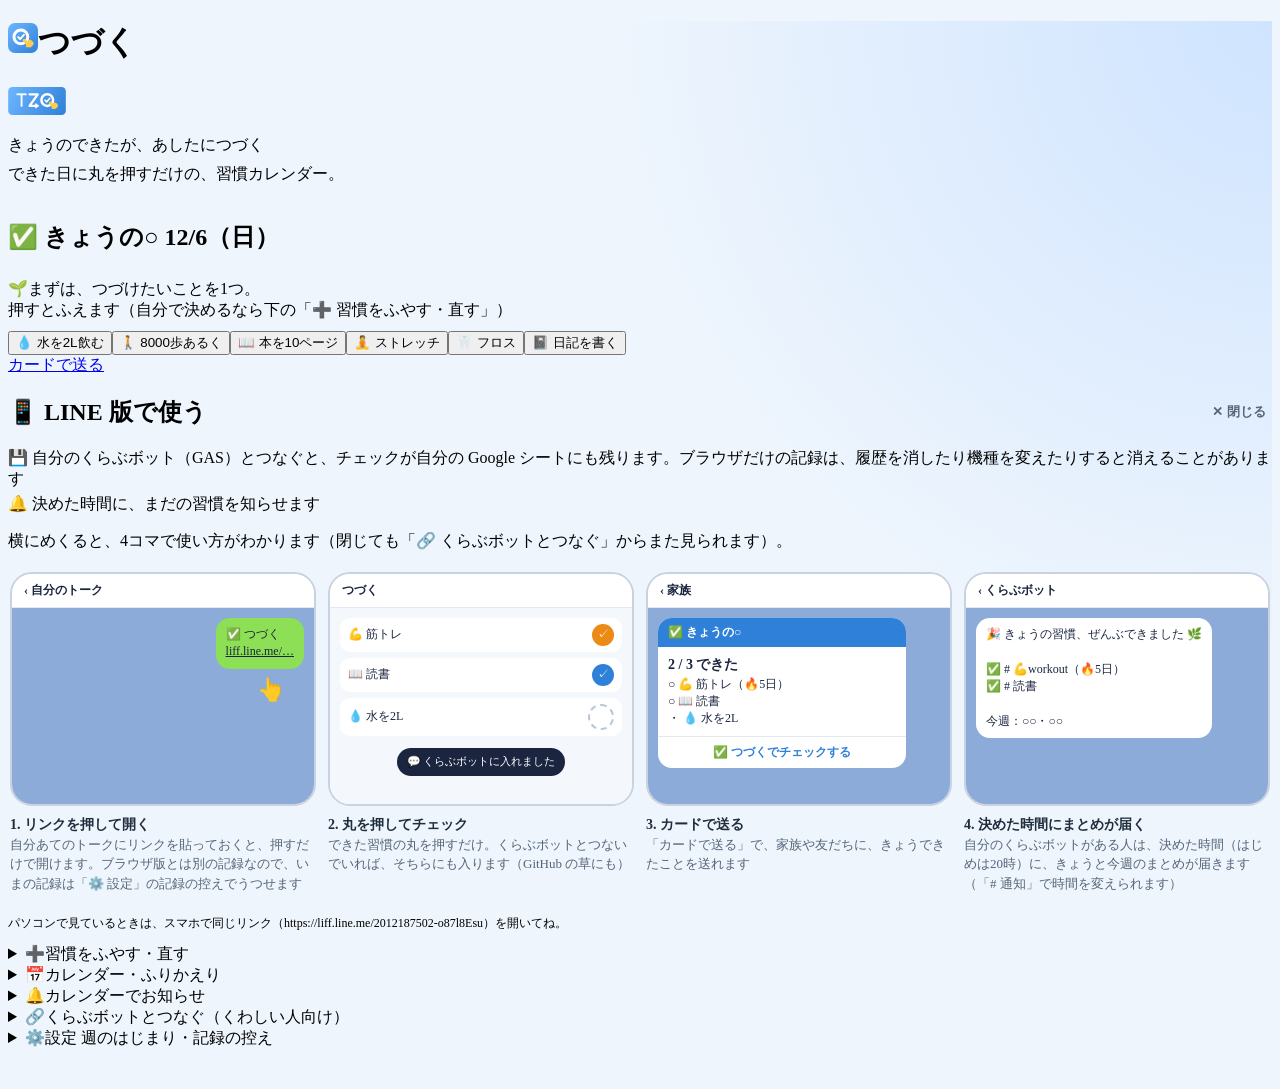
==== index.html @ 2e811c65 "案内の文を今の画面にそろえる：空のときの「➕ 習慣をふやす」を見出しどおり「➕ 習慣をふやす・直す」に。使い方とカレンダーのヒントに「前の日は長押し」を書く。くらぶボットの設定の「下のボタンから」を「" ====
<!DOCTYPE html>
<html lang="ja" data-ls-dark="auto">
<head>
<meta charset="UTF-8">
<meta name="viewport" content="width=device-width, initial-scale=1, viewport-fit=cover">
<title>つづく｜毎日の○で、習慣をつづける</title>
<meta name="description" content="つづく（TuZuQ）。できた日に丸を押すだけの習慣カレンダー。何日つづいたか・ひと月のチェックがひと目でわかります。登録なしで、すぐ使えます。家族や友だちにカードで送れます。">
<meta property="og:type" content="website">
<meta property="og:site_name" content="つづく（TuZuQ）">
<meta property="og:title" content="つづく｜毎日の○で、習慣をつづける">
<meta property="og:description" content="できた日に丸を押すだけの習慣カレンダー。登録なしで、すぐ使えます。家族や友だちにカードで送れます。">
<meta property="og:url" content="https://katsuan.github.io/tuzuq/">
<meta property="og:image" content="https://katsuan.github.io/tuzuq/ogp.png?v=6">
<meta property="og:image:width" content="1200">
<meta property="og:image:height" content="630">
<meta property="og:image:alt" content="つづく（TuZuQ）：毎日の○で、習慣をつづける">
<meta property="og:locale" content="ja_JP">
<meta name="twitter:card" content="summary_large_image">
<meta name="theme-color" content="#eef5fd" media="(prefers-color-scheme: light)">
<meta name="theme-color" content="#16151a" media="(prefers-color-scheme: dark)">
<!-- 確認がすむまで、検索に出さない（公開するときに外す） -->
<!-- アイコン・ロゴ・OGP は tools/icon.py で作る -->
<link rel="icon" href="icon.svg" type="image/svg+xml">
<link rel="icon" href="icon-32.png" type="image/png" sizes="32x32">
<link rel="apple-touch-icon" href="apple-touch-icon.png">
<link rel="manifest" href="manifest.webmanifest">
<link rel="preconnect" href="https://fonts.googleapis.com">
<link href="https://fonts.googleapis.com/css2?family=M+PLUS+Rounded+1c:wght@400;700;800&display=swap" rel="stylesheet">
<!-- Q キット（おくるんの共通部品）。色と字は style.css の :root で、つづくの色に -->
<link rel="stylesheet" href="https://katsuan.github.io/line-share/shared/ui.css?v=202610262000">
<link rel="stylesheet" href="style.css?v=202610271256">
</head>
<body>
<main class="ls-page ls-stack">
  <header class="ls-brand">
    <h1 class="ls-brand-name"><img class="ls-brand-icon" src="icon.svg" alt="" width="30" height="30">つづく</h1>
    <img class="ls-brand-logo" src="logo.svg" alt="TZQ（つづく）" width="58" height="28">
  </header>
  <p class="ls-brand-copy">きょうのできたが、あしたにつづく</p>
  <p class="ls-hint lead" id="lead">できた日に丸を押すだけの、習慣カレンダー。</p>

  <!-- きょうの○：習慣ごとに、きょうの○と、この1週間の○（押すとつけ外し） -->
  <section class="ls-panel" aria-labelledby="todayTitle">
    <div class="today-head">
      <h2 id="todayTitle" class="ls-panel-title">✅ <span id="todayHeading">きょうの○</span></h2>
      <span id="progress" class="progress"></span>
    </div>
    <!-- 並べ方・しぼりこみ（習慣が2つ以上のとき） -->
    <div id="todayTools" class="today-tools" hidden></div>
    <div id="habitList" class="habit-list"></div>
    <!-- ○の色の見本（自動の○がないときは、青だけ） -->
    <p id="dotLegend" class="dot-legend" hidden><span class="nobr"><span class="lg-own">●</span> 自分でチェックした日</span><span id="legendAuto">　<span class="nobr"><span class="lg-auto">●</span> くらぶボット・ほかのツールで記録した日</span><span class="nobr">（外せない）</span></span></p>
    <!-- LINE の中で開いたときだけ：記録の置き場所（ブラウザとは別）。一覧のじゃまをしないよう下に -->
    <p class="where-note" id="whereNote" hidden></p>
    <!-- くらぶボットにつないでいる人が、LINE の中の LIFF ではない形（アプリ内のブラウザ）で開いたとき -->
    <p class="where-note" id="reopenInLiff" hidden>💬 チェックをくらぶボットに届けるには、<a href="https://liff.line.me/2012187502-o87l8Esu">LINE 版で開きなおす ›</a></p>
    <div id="sendArea" class="send-area" hidden>
      <a id="sendBtn" class="ls-button is-block line is-oqrn" href="#">カードで送る</a>
    </div>
  </section>

  <!-- LINE で使う（最初だけ・閉じられる）：LINE で開く案内と、4コマの使い方（LINE の画面に似せた絵。明るいまま）。きょうの○の下に置き、毎日の操作のじゃまをしない -->
  <section class="ls-panel" id="lineGuidePanel" aria-labelledby="lineGuideTitle">
    <div class="today-head">
      <h2 id="lineGuideTitle" class="ls-panel-title">📱 LINE 版で使う</h2>
      <button class="line-guide-close" type="button" data-close-line-guide aria-label="使い方の案内を閉じる">✕ 閉じる</button>
    </div>
    <!-- 「LINEで開く」は、おくるん（Q キット）の共通の案内（LineShareLiff.outsideHelp） -->
    <div id="lineOutside"></div>
    <!-- LINE で開く良さ（いつも出す。短く） -->
    <ul class="ls-hint line-merit">
      <li>💾 自分のくらぶボット（GAS）とつなぐと、チェックが自分の Google シートにも残ります。ブラウザだけの記録は、履歴を消したり機種を変えたりすると消えることがあります</li>
      <li>🔔 決めた時間に、まだの習慣を知らせます</li>
    </ul>
    <p class="ls-hint">横にめくると、4コマで使い方がわかります（閉じても「🔗 くらぶボットとつなぐ」からまた見られます）。</p>
    <div class="line-guide" role="list" aria-label="4コマの使い方">
      <figure class="lg-panel" role="listitem">
        <div class="lg-phone" aria-hidden="true">
          <div class="lg-top">‹ 自分のトーク</div>
          <div class="lg-talk">
            <div class="lg-msg is-me">✅ つづく<br><u>liff.line.me/…</u></div>
            <div class="lg-tap">👆</div>
          </div>
        </div>
        <figcaption><b>1. リンクを押して開く</b>自分あてのトークにリンクを貼っておくと、押すだけで開けます。ブラウザ版とは別の記録なので、いまの記録は「⚙️ 設定」の記録の控えでうつせます</figcaption>
      </figure>
      <figure class="lg-panel" role="listitem">
        <div class="lg-phone" aria-hidden="true">
          <div class="lg-top">つづく</div>
          <div class="lg-app">
            <div class="lg-row"><span>💪 筋トレ</span><i class="is-done">✓</i></div>
            <div class="lg-row"><span>📖 読書</span><i class="is-pop">✓</i></div>
            <div class="lg-row"><span>💧 水を2L</span><i></i></div>
            <div class="lg-toast">💬 くらぶボットに入れました</div>
          </div>
        </div>
        <figcaption><b>2. 丸を押してチェック</b>できた習慣の丸を押すだけ。くらぶボットとつないでいれば、そちらにも入ります（GitHub の草にも）</figcaption>
      </figure>
      <figure class="lg-panel" role="listitem">
        <div class="lg-phone" aria-hidden="true">
          <div class="lg-top">‹ 家族</div>
          <div class="lg-talk">
            <div class="lg-card">
              <div class="lg-card-head">✅ きょうの○</div>
              <div class="lg-card-body"><b>2 / 3 できた</b>○ 💪 筋トレ（🔥5日）<br>○ 📖 読書<br>・ 💧 水を2L</div>
              <div class="lg-card-btn">✅ つづくでチェックする</div>
            </div>
          </div>
        </div>
        <figcaption><b>3. カードで送る</b>「カードで送る」で、家族や友だちに、きょうできたことを送れます</figcaption>
      </figure>
      <figure class="lg-panel" role="listitem">
        <div class="lg-phone" aria-hidden="true">
          <div class="lg-top">‹ くらぶボット</div>
          <div class="lg-talk">
            <div class="lg-msg">🎉 きょうの習慣、ぜんぶできました 🌿<br><br>✅ # 💪workout（🔥5日）<br>✅ # 読書<br><br>今週：○○・○○</div>
          </div>
        </div>
        <figcaption><b>4. 決めた時間にまとめが届く</b>自分のくらぶボットがある人は、決めた時間（はじめは20時）に、きょうと今週のまとめが届きます（「# 通知」で時間を変えられます）</figcaption>
      </figure>
    </div>
    <p id="openInLineNote" class="ls-hint small">パソコンで見ているときは、スマホで同じリンク（https://liff.line.me/2012187502-o87l8Esu）を開いてね。</p>
  </section>

  <div class="ls-folds">
    <!-- 習慣をふやす・直す -->
    <details class="ls-fold" id="editFold">
      <summary><span class="ls-fold-icon" aria-hidden="true">➕</span><span id="editSummary">習慣をふやす・直す</span></summary>
      <div class="ls-fold-body">
        <p class="sub-title" id="formHeading">➕ 習慣をふやす</p>
        <!-- 入力枠の中の左にしるし [✅ 名前]（Q キットの ls-pickfield。ろくが・さくせん盤と同じ形）。しるしを押したとき・名前を入れているあいだは、
             下に選べる絵文字（6列×3段）とカスタム（しっぽがしるしを指す） -->
        <div class="ls-field">
          <span class="ls-label" id="nameLabel">なにをつづける？</span>
          <div id="nameField" class="ls-pickfield">
            <button id="emojiBtn" class="ls-pickfield-btn" type="button" aria-controls="emojiPicker"><span id="emojiNow">✅</span></button>
            <input id="name" maxlength="24" placeholder="例：水を2L飲む" autocomplete="off" enterkeyhint="done" aria-labelledby="nameLabel">
          </div>
          <div id="emojiPicker" class="ls-picker" role="radiogroup" aria-label="しるし" style="--cols: 6" hidden>
            <div id="emojis" class="emoji-items"></div>
            <input id="emojiCustom" class="ls-picker-custom emoji-custom" maxlength="16" placeholder="✏️ カスタム（好きな絵文字を1つ）" autocomplete="off" enterkeyhint="done" aria-label="カスタムのしるし（好きな絵文字を1つ）">
          </div>
        </div>
        <p id="nameError" class="ls-hint is-error" role="alert" hidden>つづけたいことを入れてね</p>
        <div id="ideas" class="ls-chips" aria-label="よくある習慣"></div>
        <label class="ls-field">
          <span class="ls-label">ほかの Q ツールとつなぐ（記録した日に自動でチェック）</span>
          <select id="link" class="ls-input">
            <option value="">つながない（自分でチェックする）</option>
          </select>
        </label>
        <label class="ls-field" id="lineTextField" hidden>
          <span class="ls-label">くらぶボットに送る文（例：# workout）</span>
          <input id="lineText" class="ls-input" maxlength="60" placeholder="例：# workout" autocomplete="off">
        </label>
        <div class="form-actions">
          <button id="saveBtn" class="ls-button is-primary is-block" type="button">＋ ふやす</button>
          <button id="cancelEdit" class="ls-button is-block" type="button" hidden>やめる</button>
        </div>
        <div id="manageList" class="manage-list"></div>
      </div>
    </details>

    <!-- カレンダー：習慣ごとのひと月の○ -->
    <details class="ls-fold" id="calFold">
      <summary><span class="ls-fold-icon" aria-hidden="true">📅</span>カレンダー・ふりかえり</summary>
      <div class="ls-fold-body">
        <div id="calHabits" class="ls-chips" aria-label="習慣をえらぶ"></div>
        <div class="cal-nav">
          <button id="prevMonth" class="ls-icon-button" type="button" aria-label="前の月">‹</button>
          <b id="monthLabel"></b>
          <button id="nextMonth" class="ls-icon-button" type="button" aria-label="次の月">›</button>
        </div>
        <div id="calWeek" class="cal-week" aria-hidden="true"></div>
        <div id="calendar" class="calendar"></div>
        <div id="calStats" class="cal-stats"></div>
        <p class="ls-hint small">日を押すとチェックをつけ外しできます（前の日は長押しで。「🗓 すべて」では、その日のようすが出ます。全部できた日がいちばん濃い色）。オレンジの日は、つないだ記録（🍚 しょくじ＝食事の記録・🏋️ キロっく＝筋トレの記録・💬 くらぶボット）で、自動でチェックされた日です。しょくじ・キロっくは、同じ版で開いたときだけ読めます（キロっくは LINE 版）。一度読んだ日は、もとの記録が消えても残ります。</p>
      </div>
    </details>

    <!-- カレンダーでお知らせ（毎日くり返す予定。js/remind.js） -->
    <details class="ls-fold" id="remindFold">
      <summary><span class="ls-fold-icon" aria-hidden="true">🔔</span>カレンダーでお知らせ</summary>
      <div class="ls-fold-body">
        <p class="ls-hint">毎日決まった時刻に、カレンダーが知らせてくれます。予定から、つづくを開いてチェックできます。</p>
        <label class="ls-field remind-time">
          <span class="ls-label">お知らせの時刻</span>
          <input id="remindAt" class="ls-input" type="time" step="300">
        </label>
        <div id="remindList" class="manage-list"></div>
        <button id="remindIcs" class="ls-button is-block" type="button">📥 まとめてカレンダーに入れる</button>
        <p class="ls-hint small">iPhone はファイルを開いて「すべてを追加」。1つずつ入れるときは「Google」（毎日くり返す予定として入ります）。止めるときは、カレンダーの予定を消します。</p>
      </div>
    </details>

    <!-- くらぶボットとつなぐ（くわしい人向け）：LINE 版で、自分のくらぶボットとつなぐ設定 -->
    <details class="ls-fold" id="lineFold">
      <summary><span class="ls-fold-icon" aria-hidden="true">🔗</span>くらぶボットとつなぐ（くわしい人向け）</summary>
      <div class="ls-fold-body">
        <p id="lineLogNote" class="ls-hint" hidden>💬 送る文のある習慣は、きょうの丸を押すだけでくらぶボットに入ります（トークに切りかえなくてよい）。ボットで記録した日にも○が出ます（黄色。つづくでは外せません）。習慣を直すと「送る文」を決められます。</p>

        <!-- いまの設定（くらぶボットにつながっているときだけ。トークの「# 設定」と同じ中身。見るだけ） -->
        <div id="statusBox" class="status-box" hidden>
          <button id="statusBtn" class="ls-button is-block" type="button">🔎 くらぶボットのいまの設定を見る</button>
          <div id="statusList" class="status-list" aria-live="polite"></div>
          <p id="statusHint" class="ls-hint small" hidden>変えるときは、くらぶボットのトークで「# 設定」と送り、返ってくるカードのボタンから。</p>
        </div>
        <button class="ls-button is-block" type="button" data-show-line-guide>👀 使い方（4コマ）を見る</button>
        <div class="line-advanced">
          <div id="gasField" hidden>
            <label class="ls-field">
              <span class="ls-label">くらぶボットの URL（チェックを記録する GAS）</span>
              <input id="gasUrl" class="ls-input" type="url" inputmode="url" maxlength="200" placeholder="https://script.google.com/macros/s/…/exec" autocomplete="off" autocapitalize="off" spellcheck="false">
            </label>
            <p id="gasUrlError" class="ls-hint is-error" role="alert" hidden>GAS のウェブアプリの URL（…/exec）を入れてね</p>
            <p class="ls-hint small">くらぶボットの GAS エディタで <code>showWebhookUrl</code> を実行して出る ② の URL（合言葉なし）です。</p>
          </div>
          <p class="ls-hint small"><a href="https://katsuan.github.io/qlove-bot/docs/setup.html" target="_blank" rel="noopener">くらぶボットの作り方</a>（自分の LINE の公式アカウントと、配布用シートのコピー。30分くらい）・<a href="privacy.html" target="_blank" rel="noopener">LINE の情報の使い方</a></p>
        </div>
      </div>
    </details>

    <!-- ⚙️ 設定（Q のツールの決まり：設定はページの下のここに1つ。LINE 版はアイコンのシートの「⚙️ 設定」からも開く。q-oqrn の ux.md A7） -->
    <details class="ls-fold" id="settings">
      <summary><span class="ls-fold-icon" aria-hidden="true">⚙️</span>設定 <span class="ls-fold-meta">週のはじまり・記録の控え</span></summary>
      <div class="ls-fold-body">
        <p class="sub-title">📅 週のはじまり</p>
        <div id="weekStart" class="ls-chips" role="radiogroup" aria-label="週のはじまり">
          <button class="ls-chip is-small" type="button" role="radio" data-week-start="1">月曜</button>
          <button class="ls-chip is-small" type="button" role="radio" data-week-start="0">日曜</button>
        </div>
        <p class="ls-hint small">カレンダーと「今週」の区切り。ほかの Q のツールにもそろいます。</p>
        <p class="sub-title">🔒 記録の控え</p>
        <p class="ls-hint">記録はこのブラウザの中だけにあります（LINE 版・ほかのブラウザ・ほかの端末では別々）。機種変更やブラウザのデータを消す前に、控えを書き出しておいてください。</p>
        <p class="ls-hint small">ほかの端末・ブラウザにうつすとき：ここで「⬇️ 控えを書き出す」→ うつす先のつづくで「⬆️ 控えを読みこむ」。</p>
        <div class="form-actions">
          <button id="exportBtn" class="ls-button is-block" type="button">⬇️ 控えを書き出す</button>
          <label class="ls-button is-block file-btn">⬆️ 控えを読みこむ<input id="importFile" type="file" accept="application/json,.json"></label>
        </div>
        <button id="resetBtn" class="link danger" type="button">記録をすべて消す</button>
      </div>
    </details>
  </div>

  <p id="status" class="status" role="status"></p>

  <!-- 「📤 つづくを紹介する」（line-share/shared/tool-share.js。中身は line-share/data/hub-links.json。一覧に載せるまでは何も出ない） -->
  <div data-tool-share></div>
</main>

<script src="https://katsuan.github.io/line-share/shared/oqrn.js"></script>
<script src="https://katsuan.github.io/line-share/shared/week-start.js"></script>
<script src="https://katsuan.github.io/line-share/shared/ui.js?v=202610262000" defer></script>
<script src="https://katsuan.github.io/line-share/shared/liff.js" defer></script>
<!-- ボットとつなぐ共通の部品（Q キット。window.QBotLink）。app.js より前に -->
<script src="https://katsuan.github.io/line-share/shared/qlove-bot.js" defer></script>
<script src="https://katsuan.github.io/line-share/shared/botlink.js?v=202610262000" defer></script>
<!-- LINE 版の「わたし」（本人のアイコン・まだ送っていない○の印。Q キット。window.QLineMe） -->
<script src="https://katsuan.github.io/line-share/shared/line-me.js?v=202610262000" defer></script>
<script type="module" src="app.js?v=202610271256"></script>
<script src="https://katsuan.github.io/line-share/shared/tool-share.js" data-tool="tuzuq" defer></script>
<script>if ("serviceWorker" in navigator) navigator.serviceWorker.register("./sw.js").catch(() => {});</script>
</body>
</html>
---- style.css ----
/* つづく（TuZuQ）。部品（見出しの行・カード・チップ・入力欄・ボタン・開閉・トースト）は Q キット
 * （https://katsuan.github.io/line-share/shared/ui.css）。ここには、つづくの色と字、つづくにしかない見た目だけを置く */
:root {
  --ls-accent: #2f80d8;
  --ls-accent-strong: #2369b5;
  --ls-accent-soft: #e2efff;
  --ls-accent-ink: #1b5fa8;
  --ls-bg: #eef5fd;
  --ls-surface-sub: #f5f9fe;
  --ls-text: #1f2d3d;
  --ls-subtext: #566578;
  --ls-line: #d6e4f3;
  --ls-line-strong: #bcd3ec;
  --ls-shadow: 0 10px 28px rgba(30, 80, 140, 0.1);
  --ls-font: "M PLUS Rounded 1c", "Hiragino Maru Gothic ProN", system-ui, sans-serif;

  --fire: #f0742b;
  --auto: #ec8a16; /* しょくじの黄色（自動の○） */
}

html { background: var(--ls-bg); }
body {
  background: radial-gradient(circle at top right, #cfe4ff, transparent 40%), var(--ls-bg);
  -webkit-font-smoothing: antialiased;
}
.ls-page { padding-bottom: calc(32px + env(safe-area-inset-bottom)); }
.lead { margin-top: -8px; }
.small { font-size: 12px; }

.today-head { display: flex; align-items: center; justify-content: space-between; gap: 8px; }
.progress { color: var(--ls-subtext); font-size: 14px; font-weight: 800; white-space: nowrap; }
.progress b { color: var(--ls-accent-ink); font-size: 22px; }
.progress.is-all b { color: var(--fire); }

/* 習慣 1つ：上の行（しるし・名前・続いた日数・きょうの○）と、下の行（この1週間の○） */
.habit-list { display: grid; gap: 10px; }
.habit { display: grid; gap: 8px; padding: 10px 10px 10px 12px; border: 1.5px solid var(--ls-line); border-radius: 16px; background: var(--ls-surface, #fff); transition: border-color 0.2s, background 0.2s; }
.habit.is-done { border-color: var(--ls-line-strong); background: var(--ls-surface-sub); }
.habit-top { display: grid; grid-template-columns: auto minmax(0, 1fr) auto auto; align-items: center; gap: 8px; }
.habit-emoji { font-size: 24px; line-height: 1; }
.habit-name { display: grid; min-width: 0; }
.habit-name b { overflow: hidden; font-size: 16px; font-weight: 800; text-overflow: ellipsis; white-space: nowrap; }
.auto-tag { justify-self: start; margin-top: 2px; padding: 1px 7px; border-radius: 999px; background: #fff0d6; color: #b35f00; font-size: 11px; font-weight: 700; }
/* 押すとつないだツールが開くピル。見た目は小さいまま、押せる広さは上下に広げる（C3） */
.auto-tag.is-link { position: relative; text-decoration: none; cursor: pointer; }
.auto-tag.is-link::after { content: ""; position: absolute; inset: -12px -6px; }
.auto-tag.is-link:active { filter: brightness(0.95); }
.habit-streak { color: var(--fire); font-size: 14px; font-weight: 800; white-space: nowrap; }
.habit-streak.is-zero { color: var(--ls-subtext); font-size: 12px; }
/* くらぶボットで記録した、きょうの合計（時間・距離・充電の％など） */
.habit-value { color: var(--ls-subtext); font-size: 12px; font-weight: 700; white-space: nowrap; }

/* きょうの○：大きな丸のボタン */
.check { display: grid; place-items: center; width: 48px; height: 48px; padding: 0; border: 2.5px dashed var(--ls-line-strong); border-radius: 50%; background: transparent; color: #fff; font-size: 26px; font-weight: 800; line-height: 1; cursor: pointer; -webkit-tap-highlight-color: transparent; }
.check { position: relative; }
.tap-hint { position: absolute; right: -6px; bottom: -14px; font-size: 26px; pointer-events: none; animation: tap-hint 1.6s ease-in-out infinite; }
@keyframes tap-hint { 0%, 100% { transform: translate(6px, 8px); opacity: 0.85; } 45% { transform: translate(0, 0) scale(0.92); opacity: 1; } 55% { transform: translate(0, 0) scale(0.92); } }
.check:has(.tap-hint) { animation: tap-ring 1.6s ease-in-out infinite; }
@keyframes tap-ring { 0%, 40%, 100% { box-shadow: 0 0 0 0 transparent; } 50% { box-shadow: 0 0 0 6px var(--ls-accent-soft); } }
@media (prefers-reduced-motion: reduce) { .tap-hint, .check:has(.tap-hint) { animation: none; } }
.check.is-on { border: 0; background: var(--ls-accent); box-shadow: 0 4px 12px rgba(47, 128, 216, 0.35); }
.check:disabled.is-on { background: var(--auto); box-shadow: 0 4px 12px rgba(236, 138, 22, 0.3); cursor: default; }
.is-pop { animation: pop 0.45s cubic-bezier(0.3, 1.6, 0.6, 1); }
@keyframes pop { 0% { transform: scale(0.6); } 100% { transform: scale(1); } }

/* この1週間：曜日と小さな○ */
.dots { display: grid; grid-template-columns: repeat(7, minmax(0, 1fr)); gap: 4px; }
.dot { display: grid; justify-items: center; gap: 2px; padding: 2px 0; border: 0; background: none; color: var(--ls-subtext); font-size: 11px; font-weight: 700; cursor: pointer; -webkit-tap-highlight-color: transparent; }
.dot i { display: grid; place-items: center; width: 26px; height: 26px; border: 1.5px solid var(--ls-line-strong); border-radius: 50%; color: #fff; font-size: 14px; font-style: normal; font-weight: 800; }
.dot.is-on i { border-color: var(--ls-accent); background: var(--ls-accent); }
.dot.is-auto i { border-color: var(--auto); background: var(--auto); }
.dot.is-today span { color: var(--ls-accent-ink); font-weight: 800; }
.dot:disabled { cursor: default; }
.start-ideas { justify-content: center; }

.send-area { display: grid; gap: 6px; }

/* 習慣をふやす・直す */
/* しるしの選択肢（Q キットの ls-picker の中）：絵文字は6列×3段、カスタムはその下に横いっぱい */
.emoji-items { display: contents; }
.emoji-custom { grid-column: 1 / -1; margin-top: 4px; }
.emoji-custom::placeholder { font-size: 13px; }
select.ls-input { -webkit-appearance: none; appearance: none; background-image: linear-gradient(45deg, transparent 50%, var(--ls-subtext) 50%), linear-gradient(135deg, var(--ls-subtext) 50%, transparent 50%); background-position: calc(100% - 18px) 50%, calc(100% - 13px) 50%; background-size: 5px 5px; background-repeat: no-repeat; padding-right: 32px; }
.form-actions { display: grid; grid-auto-flow: column; grid-auto-columns: minmax(0, 1fr); gap: 8px; }
.manage-list { display: grid; gap: 6px; }
.manage { display: grid; grid-template-columns: auto minmax(0, 1fr) auto auto auto; align-items: center; gap: 4px; padding: 4px 4px 4px 2px; border: 1.5px solid var(--ls-line); border-radius: 12px; }
.manage .grip { display: grid; place-items: center; width: 28px; min-height: 40px; color: var(--ls-subtext); font-size: 18px; cursor: grab; touch-action: none; user-select: none; -webkit-user-select: none; }
.manage.is-dragging { position: relative; z-index: 1; border-color: var(--ls-accent); background: var(--ls-accent-soft); box-shadow: 0 6px 18px rgba(0, 0, 0, 0.25); }
.manage.is-dragging .grip { cursor: grabbing; }
.manage.is-editing { border-color: var(--ls-accent); background: var(--ls-accent-soft); }
.manage .name { overflow: hidden; padding: 6px 0; border: 0; background: none; color: inherit; font-size: 15px; font-weight: 700; text-align: left; text-overflow: ellipsis; white-space: nowrap; cursor: pointer; }
.manage .name small { color: var(--ls-subtext); font-size: 11px; }
.mini { width: 34px; height: 34px; border: 0; border-radius: 50%; background: none; color: var(--ls-subtext); font-size: 15px; cursor: pointer; }
.mini:disabled { opacity: 0.3; cursor: default; }
/* 見た目は 34px の丸のまま、押せる広さは 44px に（C3） */
.mini { position: relative; }
.mini::after { content: ""; position: absolute; inset: -5px; }
.mini.del { color: #a39a8f; }
.edit-hint { margin: -2px 0 0; color: var(--ls-subtext); font-size: 12px; text-align: right; }
.sub-title { margin: 6px 0 0; padding-top: 10px; border-top: 1px dashed var(--ls-line); font-size: 14px; font-weight: 800; }
.sub-title:first-child { margin-top: 0; padding-top: 0; border-top: 0; }

/* カレンダー */
.cal-nav { display: grid; grid-template-columns: auto 1fr auto; align-items: center; text-align: center; font-size: 16px; }
.cal-week, .calendar { display: grid; grid-template-columns: repeat(7, minmax(0, 1fr)); gap: 4px; text-align: center; }
.cal-week span { color: var(--ls-subtext); font-size: 11px; font-weight: 700; }
.cal-week .is-sun { color: #d9534f; }
.cal-week .is-sat { color: var(--ls-accent-ink); }
.week-start { display: flex; align-items: center; justify-content: space-between; gap: 8px; }
.cell { aspect-ratio: 1; display: grid; place-items: center; min-width: 0; padding: 0; border: 1.5px solid transparent; border-radius: 50%; background: none; color: var(--ls-text); font-size: 14px; font-weight: 700; cursor: pointer; -webkit-tap-highlight-color: transparent; }
.cell.is-blank { pointer-events: none; }
.cell.is-on { background: var(--ls-accent); color: #fff; }
.cell.is-auto { background: var(--auto); color: #fff; }
.cell.is-today { border-color: var(--ls-accent); }
/* 「🗓 すべて」：できた習慣の数で濃さを変える（4＝全部） */
.cell.lv-1 { background: color-mix(in srgb, var(--ls-accent) 22%, transparent); }
.cell.lv-2 { background: color-mix(in srgb, var(--ls-accent) 45%, transparent); }
.cell.lv-3 { background: color-mix(in srgb, var(--ls-accent) 70%, transparent); color: #fff; }
.cell.lv-4 { background: var(--ls-accent); color: #fff; }
.cell:disabled:not(.is-auto) { color: var(--ls-line-strong); cursor: default; }
.cal-stats { display: grid; grid-template-columns: repeat(3, minmax(0, 1fr)); gap: 8px; }
.cal-stats > div { display: grid; justify-items: center; gap: 1px; padding: 8px 4px; border-radius: 12px; background: var(--ls-surface-sub); }
.cal-stats .ls-empty { grid-column: 1 / -1; }
.cal-stats span, .cal-stats em { color: var(--ls-subtext); font-size: 11px; font-style: normal; font-weight: 700; }
.cal-stats b { color: var(--ls-accent-ink); font-size: 24px; font-weight: 800; }
.cal-stats b small { font-size: 12px; }

.file-btn { position: relative; overflow: hidden; }
.file-btn input { position: absolute; inset: 0; opacity: 0; cursor: pointer; }
.link { justify-self: start; padding: 4px 0; border: 0; background: none; color: var(--ls-subtext); font-size: 13px; text-decoration: underline; cursor: pointer; }
.link.danger { color: var(--ls-danger, #d9534f); }
.status { min-height: 1.2em; margin: 0; color: var(--ls-accent-ink); font-size: 14px; font-weight: 700; }
.status:empty { display: none; }

@media (prefers-color-scheme: dark) {
  :root[data-ls-dark="auto"] { --ls-accent-ink: #8cc0ff; }
  :root[data-ls-dark="auto"] html, :root[data-ls-dark="auto"] body { background: radial-gradient(circle at top right, rgba(47, 128, 216, 0.18), transparent 40%), var(--ls-bg); }
  :root[data-ls-dark="auto"] .auto-tag { background: rgba(236, 138, 22, 0.2); color: #ffc070; }
  :root[data-ls-dark="auto"] .check { color: #fff; }
}

/* カレンダーでお知らせ */
.remind-time { max-width: 180px; }
.remind-row { grid-template-columns: minmax(0, 1fr) auto; padding: 6px 6px 6px 12px; }
.remind-row .name { overflow: hidden; font-weight: 700; text-overflow: ellipsis; white-space: nowrap; }
.remind-row .ls-chip { text-decoration: none; }

/* カレンダーの予定から開いたとき（?h=）、その習慣を少し光らせる */
.habit.is-focus { border-color: var(--ls-accent); box-shadow: 0 0 0 4px var(--ls-accent-soft); animation: habit-focus 0.9s ease-in-out 2; }
@keyframes habit-focus { 50% { box-shadow: 0 0 0 8px var(--ls-accent-soft); } }
@media (prefers-reduced-motion: reduce) { .habit.is-focus { animation: none; } }

/* ---- LINE で使う：4コマ（LINE の画面に似せた絵。暗い表示でも明るいまま） ---- */
.line-guide { display: grid; grid-auto-flow: column; grid-auto-columns: minmax(200px, 72%); gap: 12px; overflow-x: auto; scroll-snap-type: x mandatory; padding: 4px 2px 10px; -webkit-overflow-scrolling: touch; }
.lg-panel { margin: 0; scroll-snap-align: start; display: grid; gap: 8px; align-content: start; }
.lg-panel figcaption { color: var(--ls-subtext); font-size: 13px; line-height: 1.5; }
.lg-panel figcaption b { display: block; color: var(--ls-text); font-size: 14px; }
.lg-phone { overflow: hidden; height: 230px; border: 2px solid #c9d2df; border-radius: 22px; background: #fff; color: #1b2540; font-size: 12px; line-height: 1.45; }
.lg-top { padding: 8px 12px; background: #fff; border-bottom: 1px solid #e3e8f1; font-weight: 700; font-size: 12px; }
.lg-talk { position: relative; display: grid; gap: 8px; align-content: start; height: 100%; padding: 10px; background: #8cabd9; }
.lg-msg { justify-self: start; max-width: 88%; padding: 8px 10px; border-radius: 14px; background: #fff; }
.lg-msg.is-me { justify-self: end; background: #8de055; }
.lg-tap { position: absolute; right: 30px; top: 66px; font-size: 22px; }
.lg-app { display: grid; gap: 6px; padding: 10px; background: #f4f8fd; height: 100%; align-content: start; }
.lg-row { display: flex; align-items: center; justify-content: space-between; padding: 6px 8px; border-radius: 10px; background: #fff; }
.lg-row i { display: grid; place-items: center; width: 22px; height: 22px; border: 2px dashed #b9c6d8; border-radius: 50%; font-style: normal; font-size: 12px; color: transparent; }
.lg-row i.is-done { border: 0; background: var(--auto); color: #fff; }
.lg-row i.is-pop { border: 0; background: #2f80d8; color: #fff; }
.lg-toast { justify-self: center; margin-top: 6px; padding: 6px 10px; border-radius: 999px; background: #1b2540; color: #fff; font-size: 11px; }
.lg-card { justify-self: start; width: 88%; overflow: hidden; border-radius: 14px; background: #fff; }
.lg-card-head { padding: 6px 10px; background: #2f80d8; color: #fff; font-weight: 700; }
.lg-card-body { padding: 8px 10px; }
.lg-card-body b { display: block; font-size: 14px; }
.lg-card-btn { padding: 7px; border-top: 1px solid #e3e8f1; color: #2f80d8; font-weight: 700; text-align: center; }

/* 記録の置き場所の注意（ブラウザごと・端末ごとに別々） */
.where-note { margin: 8px 0 0; padding: 8px 12px; border-radius: 12px; background: var(--ls-surface-sub); color: var(--ls-subtext); font-size: 13px; line-height: 1.55; }
.where-note b { color: var(--ls-text); }

/* ○の色の見本 */
.dot-legend { margin: 8px 2px 0; color: var(--ls-subtext); font-size: 12px; line-height: 1.7; }
.dot-legend[hidden] { display: none; }
.dot-legend .lg-own { color: var(--ls-accent); }
.dot-legend .lg-auto { color: var(--auto); }
.line-guide-close { min-height: 44px; padding: 0 6px; border: 0; background: none; color: var(--ls-subtext); font-size: 13px; font-weight: 700; cursor: pointer; }
.where-note[hidden] { display: none; }

/* 前の日の長押し：押しつづけると丸が満ちていく（--hold の長さで） */
.dot, .cell, .check { -webkit-touch-callout: none; -webkit-user-select: none; user-select: none; touch-action: manipulation; }
.dot, .cell { position: relative; }
.dot.is-holding::after, .cell.is-holding::after { content: ""; position: absolute; inset: 0; margin: auto; width: 34px; height: 34px; border-radius: 50%; background: color-mix(in srgb, var(--ls-accent) 35%, transparent); transform: scale(0.2); animation: hold-fill var(--hold, 800ms) linear forwards; pointer-events: none; }
@keyframes hold-fill { to { transform: scale(1.15); } }
@media (prefers-reduced-motion: reduce) { .dot.is-holding::after, .cell.is-holding::after { animation: none; transform: scale(1); } }

/* 日本語の折り返し：文節の切れ目で（Chrome・Android の LINE）。行末に1〜2字だけ残らないように */
/* text-wrap は折り返しの有無まで変えてしまう（nowrap の札が折り返す）ので、見た目だけの text-wrap-style にする */
p, li, figcaption, small, .ls-hint, .ls-empty, .ls-tip li { line-break: strict; } /* text-wrap: pretty は Safari で段落ぜんぶを早めに折り、右に余白ができるので使わない */ /* 文節で折る（auto-phrase）と右に大きな余白ができるので、説明の文には使わない */
/* 切れると読みにくいひとかたまり（色の見本など）は、まとめて次の行へ */
.nobr { display: inline-block; }

/* 習慣の札（🍚 自動 ›・💬 ボット）：短く1行（押せる広さは ::after で広げているので、はみ出しを切らない） */
.auto-tag { white-space: nowrap; }
/* 札（🍚 自動 ›・💬 ボット）は1行に並べる */
.habit-tags { display: flex; flex-wrap: wrap; grid-column: 2 / 4; gap: 4px; align-items: center; min-width: 0; }
.habit-top:has(.habit-tags) { row-gap: 3px; }
.habit-top:has(.habit-tags) .habit-emoji, .habit-top:has(.habit-tags) .check { grid-row: span 2; }
.habit-tags .auto-tag { margin-top: 0; }
/* いまの習慣：つないだツール・送る文は、名前の下の短い1行に */
.manage .name .manage-sub { display: block; margin-top: 2px; overflow: hidden; color: var(--ls-subtext); font-size: 12px; font-weight: 700; white-space: nowrap; text-overflow: ellipsis; }

/* きょうの○の並べ方・しぼりこみ */
.today-tools { display: flex; flex-wrap: wrap; align-items: center; justify-content: space-between; gap: 6px; margin: -2px 0 8px; }
.today-filter { gap: 4px; }
.today-filter .ls-chip[aria-pressed="true"] { border-color: var(--ls-accent); background: var(--ls-accent); color: #fff; }
.today-sort select { -webkit-appearance: none; appearance: none; background-image: linear-gradient(45deg, transparent 50%, var(--ls-subtext) 50%), linear-gradient(135deg, var(--ls-subtext) 50%, transparent 50%); background-position: calc(100% - 16px) 50%, calc(100% - 11px) 50%; background-size: 5px 5px; background-repeat: no-repeat; min-height: 34px; padding: 4px 28px 4px 10px; border: 1.5px solid var(--ls-line); border-radius: 999px; background-color: var(--ls-surface, #fff); color: inherit; font-size: 16px; font-weight: 700; }
.sr-only { position: absolute; width: 1px; height: 1px; overflow: hidden; clip: rect(0 0 0 0); white-space: nowrap; }
.line-merit { display: grid; gap: 4px; margin: 0 0 8px; padding-left: 0; list-style: none; }

/* 記録ボットのいまの設定（見るだけ） */
.status-box { display: grid; gap: 8px; margin-bottom: 10px; }
.status-list { display: grid; gap: 8px; }
.status-sec { padding: 8px 12px; border: 1.5px solid var(--ls-line); border-radius: 12px; }
.status-sec b { display: block; margin-bottom: 2px; font-size: 14px; }
.status-sec p { margin: 0; color: var(--ls-subtext); font-size: 13px; line-height: 1.6; overflow-wrap: anywhere; }
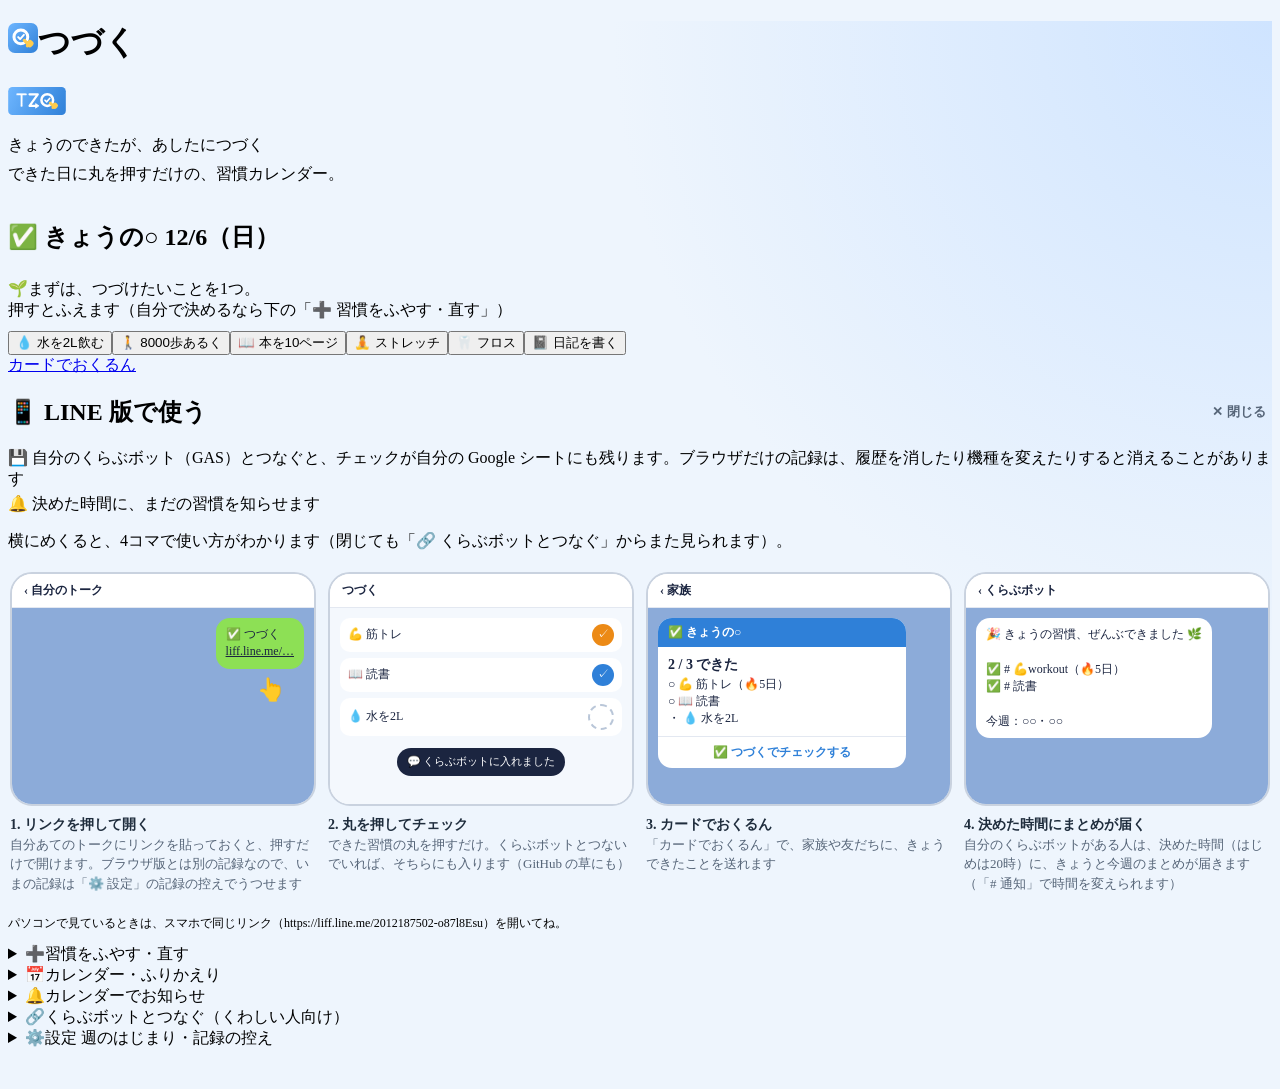
==== commit 83632962: "ボタンと見出しの「カードで送る」を「カードでおくるん」に（案内の中でボタンを指す所も）。「カードで送ると…」のような説明の文はそのまま。?v= を新しく" ====
--- a/index.html
+++ b/index.html
@@ -28,13 +28,15 @@
 <link href="https://fonts.googleapis.com/css2?family=M+PLUS+Rounded+1c:wght@400;700;800&display=swap" rel="stylesheet">
 <!-- Q キット（おくるんの共通部品）。色と字は style.css の :root で、つづくの色に -->
 <link rel="stylesheet" href="https://katsuan.github.io/line-share/shared/ui.css?v=202610262000">
-<link rel="stylesheet" href="style.css?v=202610271256">
+<link rel="stylesheet" href="style.css?v=202611012034">
 </head>
 <body>
 <main class="ls-page ls-stack">
   <header class="ls-brand">
     <h1 class="ls-brand-name"><img class="ls-brand-icon" src="icon.svg" alt="" width="30" height="30">つづく</h1>
     <img class="ls-brand-logo" src="logo.svg" alt="TZQ（つづく）" width="58" height="28">
+    <!-- LINE 版でログインしていないとき：右のアイコン（Q キットの line-me.js）の下に出す -->
+    <span id="localChip" class="local-chip" hidden>📱 この端末に保存中</span>
   </header>
   <p class="ls-brand-copy">きょうのできたが、あしたにつづく</p>
   <p class="ls-hint lead" id="lead">できた日に丸を押すだけの、習慣カレンダー。</p>
@@ -52,10 +54,12 @@
     <p id="dotLegend" class="dot-legend" hidden><span class="nobr"><span class="lg-own">●</span> 自分でチェックした日</span><span id="legendAuto">　<span class="nobr"><span class="lg-auto">●</span> くらぶボット・ほかのツールで記録した日</span><span class="nobr">（外せない）</span></span></p>
     <!-- LINE の中で開いたときだけ：記録の置き場所（ブラウザとは別）。一覧のじゃまをしないよう下に -->
     <p class="where-note" id="whereNote" hidden></p>
+    <!-- LINE 版で、くらぶボットにまだ送っていない○があるときだけ -->
+    <p class="send-wait" id="sendWait" role="status" hidden></p>
     <!-- くらぶボットにつないでいる人が、LINE の中の LIFF ではない形（アプリ内のブラウザ）で開いたとき -->
     <p class="where-note" id="reopenInLiff" hidden>💬 チェックをくらぶボットに届けるには、<a href="https://liff.line.me/2012187502-o87l8Esu">LINE 版で開きなおす ›</a></p>
     <div id="sendArea" class="send-area" hidden>
-      <a id="sendBtn" class="ls-button is-block line is-oqrn" href="#">カードで送る</a>
+      <a id="sendBtn" class="ls-button is-block line is-oqrn" href="#">カードでおくるん</a>
     </div>
   </section>
 
@@ -107,7 +111,7 @@
             </div>
           </div>
         </div>
-        <figcaption><b>3. カードで送る</b>「カードで送る」で、家族や友だちに、きょうできたことを送れます</figcaption>
+        <figcaption><b>3. カードでおくるん</b>「カードでおくるん」で、家族や友だちに、きょうできたことを送れます</figcaption>
       </figure>
       <figure class="lg-panel" role="listitem">
         <div class="lg-phone" aria-hidden="true">
@@ -257,7 +261,7 @@
 <script src="https://katsuan.github.io/line-share/shared/botlink.js?v=202610262000" defer></script>
 <!-- LINE 版の「わたし」（本人のアイコン・まだ送っていない○の印。Q キット。window.QLineMe） -->
 <script src="https://katsuan.github.io/line-share/shared/line-me.js?v=202610262000" defer></script>
-<script type="module" src="app.js?v=202610271256"></script>
+<script type="module" src="app.js?v=202611012034"></script>
 <script src="https://katsuan.github.io/line-share/shared/tool-share.js" data-tool="tuzuq" defer></script>
 <script>if ("serviceWorker" in navigator) navigator.serviceWorker.register("./sw.js").catch(() => {});</script>
 </body>
--- a/style.css
+++ b/style.css
@@ -95,7 +95,7 @@
 /* 見た目は 34px の丸のまま、押せる広さは 44px に（C3） */
 .mini { position: relative; }
 .mini::after { content: ""; position: absolute; inset: -5px; }
-.mini.del { color: #a39a8f; }
+.mini.del { color: var(--ls-subtext); }
 .edit-hint { margin: -2px 0 0; color: var(--ls-subtext); font-size: 12px; text-align: right; }
 .sub-title { margin: 6px 0 0; padding-top: 10px; border-top: 1px dashed var(--ls-line); font-size: 14px; font-weight: 800; }
 .sub-title:first-child { margin-top: 0; padding-top: 0; border-top: 0; }
@@ -137,6 +137,7 @@
   :root[data-ls-dark="auto"] html, :root[data-ls-dark="auto"] body { background: radial-gradient(circle at top right, rgba(47, 128, 216, 0.18), transparent 40%), var(--ls-bg); }
   :root[data-ls-dark="auto"] .auto-tag { background: rgba(236, 138, 22, 0.2); color: #ffc070; }
   :root[data-ls-dark="auto"] .check { color: #fff; }
+  :root[data-ls-dark="auto"] .send-wait { color: #ffc070; }
 }
 
 /* カレンダーでお知らせ */
@@ -185,6 +186,15 @@
 .line-guide-close { min-height: 44px; padding: 0 6px; border: 0; background: none; color: var(--ls-subtext); font-size: 13px; font-weight: 700; cursor: pointer; }
 .where-note[hidden] { display: none; }
 
+/* LINE 版で、くらぶボットにまだ送っていない○があるときの1行（小さく） */
+.send-wait { margin: 6px 2px 0; color: #9a5200; font-size: 12px; line-height: 1.6; }
+.send-wait[hidden] { display: none; }
+
+/* LINE 版でログインしていないとき：見出しの右のアイコンの下に「この端末に保存中」（見出しの高さは変えない） */
+.ls-brand { position: relative; }
+.local-chip { position: absolute; top: 100%; right: -4px; z-index: 1; margin-top: -2px; padding: 1px 7px; border-radius: 999px; background: var(--ls-surface-sub); color: var(--ls-subtext); font-size: 11px; font-weight: 700; line-height: 1.6; white-space: nowrap; pointer-events: none; }
+.local-chip[hidden] { display: none; }
+
 /* 前の日の長押し：押しつづけると丸が満ちていく（--hold の長さで） */
 .dot, .cell, .check { -webkit-touch-callout: none; -webkit-user-select: none; user-select: none; touch-action: manipulation; }
 .dot, .cell { position: relative; }
@@ -222,3 +232,9 @@
 .status-sec { padding: 8px 12px; border: 1.5px solid var(--ls-line); border-radius: 12px; }
 .status-sec b { display: block; margin-bottom: 2px; font-size: 14px; }
 .status-sec p { margin: 0; color: var(--ls-subtext); font-size: 13px; line-height: 1.6; overflow-wrap: anywhere; }
+
+/* キーボードで動かしているときの枠（Q キットの部品と同じ。指やマウスで押したときは出ない。入力欄は欄の色で見える） */
+:where(button, a[href], summary, [tabindex]):focus-visible { outline: 2px solid var(--ls-text); outline-offset: 2px; }
+/* 文字だけのボタン（「すべて消す」など）：見た目はそのまま、押せる所を上下に広げる（44px めやす） */
+.link { position: relative; }
+.link::after { content: ""; position: absolute; inset: -6px -4px; }
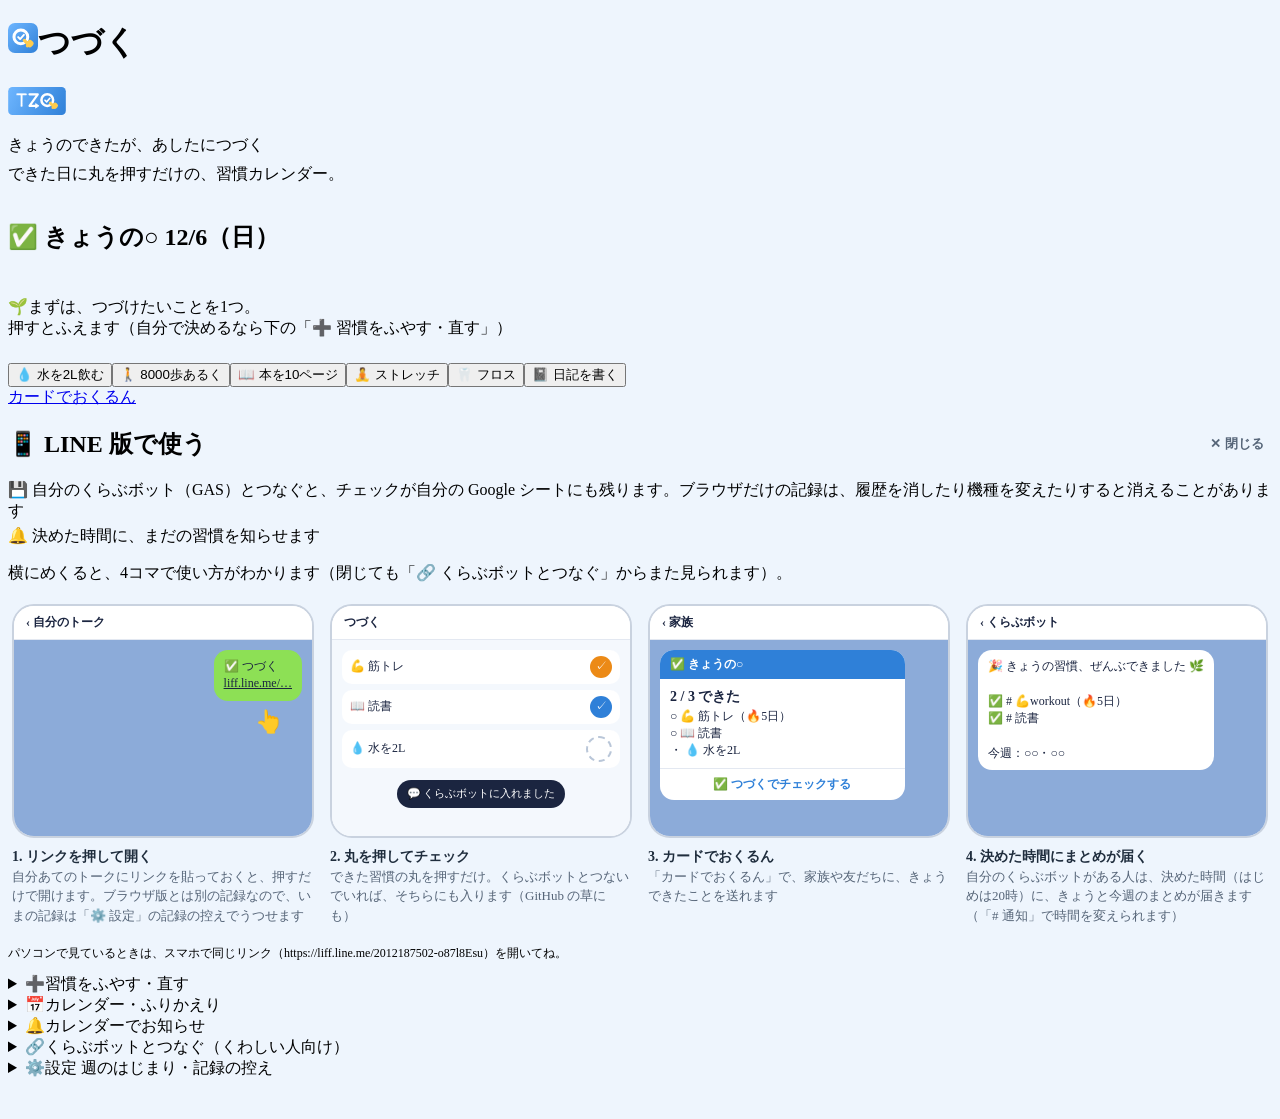
==== commit 90168086: "見た目を落ちついた形に：背景のグラデーションをやめて平らな色に。余白を 8 の倍数に。空の表示・チップ・ヒント・カレンダーの数字を左そろえに。強弱は色ではなく字の濃さと太さで（青は「きょうの○」の丸と" ====
--- a/index.html
+++ b/index.html
@@ -131,7 +131,7 @@
     <details class="ls-fold" id="editFold">
       <summary><span class="ls-fold-icon" aria-hidden="true">➕</span><span id="editSummary">習慣をふやす・直す</span></summary>
       <div class="ls-fold-body">
-        <p class="sub-title" id="formHeading">➕ 習慣をふやす</p>
+        <p class="sub-title" id="formHeading" hidden>➕ 習慣をふやす</p>
         <!-- 入力枠の中の左にしるし [✅ 名前]（Q キットの ls-pickfield。ろくが・さくせん盤と同じ形）。しるしを押したとき・名前を入れているあいだは、
              下に選べる絵文字（6列×3段）とカスタム（しっぽがしるしを指す） -->
         <div class="ls-field">
--- a/style.css
+++ b/style.css
@@ -14,13 +14,12 @@
   --ls-shadow: 0 10px 28px rgba(30, 80, 140, 0.1);
   --ls-font: "M PLUS Rounded 1c", "Hiragino Maru Gothic ProN", system-ui, sans-serif;
 
-  --fire: #f0742b;
   --auto: #ec8a16; /* しょくじの黄色（自動の○） */
 }
 
 html { background: var(--ls-bg); }
 body {
-  background: radial-gradient(circle at top right, #cfe4ff, transparent 40%), var(--ls-bg);
+  background: var(--ls-bg); /* 背景は平らな1色（グラデーションにしない） */
   -webkit-font-smoothing: antialiased;
 }
 .ls-page { padding-bottom: calc(32px + env(safe-area-inset-bottom)); }
@@ -29,24 +28,23 @@
 
 .today-head { display: flex; align-items: center; justify-content: space-between; gap: 8px; }
 .progress { color: var(--ls-subtext); font-size: 14px; font-weight: 800; white-space: nowrap; }
-.progress b { color: var(--ls-accent-ink); font-size: 22px; }
-.progress.is-all b { color: var(--fire); }
+.progress b { color: var(--ls-text); font-size: 20px; }
 
 /* 習慣 1つ：上の行（しるし・名前・続いた日数・きょうの○）と、下の行（この1週間の○） */
-.habit-list { display: grid; gap: 10px; }
-.habit { display: grid; gap: 8px; padding: 10px 10px 10px 12px; border: 1.5px solid var(--ls-line); border-radius: 16px; background: var(--ls-surface, #fff); transition: border-color 0.2s, background 0.2s; }
+.habit-list { display: grid; gap: 8px; }
+.habit { display: grid; gap: 8px; padding: 8px 8px 8px 16px; border: 1.5px solid var(--ls-line); border-radius: 16px; background: var(--ls-surface, #fff); transition: border-color 0.2s, background 0.2s; }
 .habit.is-done { border-color: var(--ls-line-strong); background: var(--ls-surface-sub); }
 .habit-top { display: grid; grid-template-columns: auto minmax(0, 1fr) auto auto; align-items: center; gap: 8px; }
 .habit-emoji { font-size: 24px; line-height: 1; }
 .habit-name { display: grid; min-width: 0; }
 .habit-name b { overflow: hidden; font-size: 16px; font-weight: 800; text-overflow: ellipsis; white-space: nowrap; }
-.auto-tag { justify-self: start; margin-top: 2px; padding: 1px 7px; border-radius: 999px; background: #fff0d6; color: #b35f00; font-size: 11px; font-weight: 700; }
+.auto-tag { justify-self: start; margin-top: 4px; padding: 0 8px; border: 1px solid var(--ls-line-strong); border-radius: 999px; color: var(--ls-subtext); font-size: 11px; font-weight: 700; }
 /* 押すとつないだツールが開くピル。見た目は小さいまま、押せる広さは上下に広げる（C3） */
 .auto-tag.is-link { position: relative; text-decoration: none; cursor: pointer; }
 .auto-tag.is-link::after { content: ""; position: absolute; inset: -12px -6px; }
 .auto-tag.is-link:active { filter: brightness(0.95); }
-.habit-streak { color: var(--fire); font-size: 14px; font-weight: 800; white-space: nowrap; }
-.habit-streak.is-zero { color: var(--ls-subtext); font-size: 12px; }
+.habit-streak { color: var(--ls-text); font-size: 14px; font-weight: 800; white-space: nowrap; }
+.habit-streak.is-zero { color: var(--ls-subtext); font-size: 12px; font-weight: 700; }
 /* くらぶボットで記録した、きょうの合計（時間・距離・充電の％など） */
 .habit-value { color: var(--ls-subtext); font-size: 12px; font-weight: 700; white-space: nowrap; }
 
@@ -58,22 +56,24 @@
 .check:has(.tap-hint) { animation: tap-ring 1.6s ease-in-out infinite; }
 @keyframes tap-ring { 0%, 40%, 100% { box-shadow: 0 0 0 0 transparent; } 50% { box-shadow: 0 0 0 6px var(--ls-accent-soft); } }
 @media (prefers-reduced-motion: reduce) { .tap-hint, .check:has(.tap-hint) { animation: none; } }
-.check.is-on { border: 0; background: var(--ls-accent); box-shadow: 0 4px 12px rgba(47, 128, 216, 0.35); }
-.check:disabled.is-on { background: var(--auto); box-shadow: 0 4px 12px rgba(236, 138, 22, 0.3); cursor: default; }
+.check.is-on { border: 0; background: var(--ls-accent); }
+.check:disabled.is-on { background: var(--auto); cursor: default; }
 .is-pop { animation: pop 0.45s cubic-bezier(0.3, 1.6, 0.6, 1); }
 @keyframes pop { 0% { transform: scale(0.6); } 100% { transform: scale(1); } }
 
 /* この1週間：曜日と小さな○ */
 .dots { display: grid; grid-template-columns: repeat(7, minmax(0, 1fr)); gap: 4px; }
-.dot { display: grid; justify-items: center; gap: 2px; padding: 2px 0; border: 0; background: none; color: var(--ls-subtext); font-size: 11px; font-weight: 700; cursor: pointer; -webkit-tap-highlight-color: transparent; }
+.dot { display: grid; justify-items: center; gap: 4px; padding: 4px 0; border: 0; background: none; color: var(--ls-subtext); font-size: 11px; font-weight: 700; cursor: pointer; -webkit-tap-highlight-color: transparent; }
 .dot i { display: grid; place-items: center; width: 26px; height: 26px; border: 1.5px solid var(--ls-line-strong); border-radius: 50%; color: #fff; font-size: 14px; font-style: normal; font-weight: 800; }
 .dot.is-on i { border-color: var(--ls-accent); background: var(--ls-accent); }
 .dot.is-auto i { border-color: var(--auto); background: var(--auto); }
-.dot.is-today span { color: var(--ls-accent-ink); font-weight: 800; }
+.dot.is-today span { color: var(--ls-text); font-weight: 800; }
 .dot:disabled { cursor: default; }
-.start-ideas { justify-content: center; }
-
-.send-area { display: grid; gap: 6px; }
+.start-ideas { justify-content: start; }
+/* 習慣がないとき・しぼりこんで空のとき：文は左そろえ（Q キットの ls-empty は中央なので、つづくでは左に） */
+.habit-list .ls-empty, .cal-stats .ls-empty { justify-items: start; padding: 16px 0; text-align: left; }
+
+.send-area { display: grid; gap: 8px; }
 
 /* 習慣をふやす・直す */
 /* しるしの選択肢（Q キットの ls-picker の中）：絵文字は6列×3段、カスタムはその下に横いっぱい */
@@ -82,12 +82,12 @@
 .emoji-custom::placeholder { font-size: 13px; }
 select.ls-input { -webkit-appearance: none; appearance: none; background-image: linear-gradient(45deg, transparent 50%, var(--ls-subtext) 50%), linear-gradient(135deg, var(--ls-subtext) 50%, transparent 50%); background-position: calc(100% - 18px) 50%, calc(100% - 13px) 50%; background-size: 5px 5px; background-repeat: no-repeat; padding-right: 32px; }
 .form-actions { display: grid; grid-auto-flow: column; grid-auto-columns: minmax(0, 1fr); gap: 8px; }
-.manage-list { display: grid; gap: 6px; }
-.manage { display: grid; grid-template-columns: auto minmax(0, 1fr) auto auto auto; align-items: center; gap: 4px; padding: 4px 4px 4px 2px; border: 1.5px solid var(--ls-line); border-radius: 12px; }
+.manage-list { display: grid; gap: 8px; }
+.manage { display: grid; grid-template-columns: auto minmax(0, 1fr) auto auto auto; align-items: center; gap: 4px; padding: 4px; border: 1.5px solid var(--ls-line); border-radius: 12px; }
 .manage .grip { display: grid; place-items: center; width: 28px; min-height: 40px; color: var(--ls-subtext); font-size: 18px; cursor: grab; touch-action: none; user-select: none; -webkit-user-select: none; }
-.manage.is-dragging { position: relative; z-index: 1; border-color: var(--ls-accent); background: var(--ls-accent-soft); box-shadow: 0 6px 18px rgba(0, 0, 0, 0.25); }
+.manage.is-dragging { position: relative; z-index: 1; border-color: var(--ls-text); background: var(--ls-surface-sub); }
 .manage.is-dragging .grip { cursor: grabbing; }
-.manage.is-editing { border-color: var(--ls-accent); background: var(--ls-accent-soft); }
+.manage.is-editing { border-color: var(--ls-text); background: var(--ls-surface-sub); }
 .manage .name { overflow: hidden; padding: 6px 0; border: 0; background: none; color: inherit; font-size: 15px; font-weight: 700; text-align: left; text-overflow: ellipsis; white-space: nowrap; cursor: pointer; }
 .manage .name small { color: var(--ls-subtext); font-size: 11px; }
 .mini { width: 34px; height: 34px; border: 0; border-radius: 50%; background: none; color: var(--ls-subtext); font-size: 15px; cursor: pointer; }
@@ -96,8 +96,8 @@
 .mini { position: relative; }
 .mini::after { content: ""; position: absolute; inset: -5px; }
 .mini.del { color: var(--ls-subtext); }
-.edit-hint { margin: -2px 0 0; color: var(--ls-subtext); font-size: 12px; text-align: right; }
-.sub-title { margin: 6px 0 0; padding-top: 10px; border-top: 1px dashed var(--ls-line); font-size: 14px; font-weight: 800; }
+.edit-hint { margin: 0; color: var(--ls-subtext); font-size: 12px; }
+.sub-title { margin: 8px 0 0; padding-top: 16px; border-top: 1px solid var(--ls-line); font-size: 14px; font-weight: 800; }
 .sub-title:first-child { margin-top: 0; padding-top: 0; border-top: 0; }
 
 /* カレンダー */
@@ -119,30 +119,28 @@
 .cell.lv-4 { background: var(--ls-accent); color: #fff; }
 .cell:disabled:not(.is-auto) { color: var(--ls-line-strong); cursor: default; }
 .cal-stats { display: grid; grid-template-columns: repeat(3, minmax(0, 1fr)); gap: 8px; }
-.cal-stats > div { display: grid; justify-items: center; gap: 1px; padding: 8px 4px; border-radius: 12px; background: var(--ls-surface-sub); }
+.cal-stats > div { display: grid; justify-items: start; gap: 4px; padding: 8px; border-radius: 8px; background: var(--ls-surface-sub); }
 .cal-stats .ls-empty { grid-column: 1 / -1; }
 .cal-stats span, .cal-stats em { color: var(--ls-subtext); font-size: 11px; font-style: normal; font-weight: 700; }
-.cal-stats b { color: var(--ls-accent-ink); font-size: 24px; font-weight: 800; }
+.cal-stats b { color: var(--ls-text); font-size: 20px; font-weight: 800; }
 .cal-stats b small { font-size: 12px; }
 
 .file-btn { position: relative; overflow: hidden; }
 .file-btn input { position: absolute; inset: 0; opacity: 0; cursor: pointer; }
 .link { justify-self: start; padding: 4px 0; border: 0; background: none; color: var(--ls-subtext); font-size: 13px; text-decoration: underline; cursor: pointer; }
 .link.danger { color: var(--ls-danger, #d9534f); }
-.status { min-height: 1.2em; margin: 0; color: var(--ls-accent-ink); font-size: 14px; font-weight: 700; }
+.status { min-height: 1.2em; margin: 0; color: var(--ls-text); font-size: 14px; font-weight: 700; }
 .status:empty { display: none; }
 
 @media (prefers-color-scheme: dark) {
   :root[data-ls-dark="auto"] { --ls-accent-ink: #8cc0ff; }
-  :root[data-ls-dark="auto"] html, :root[data-ls-dark="auto"] body { background: radial-gradient(circle at top right, rgba(47, 128, 216, 0.18), transparent 40%), var(--ls-bg); }
-  :root[data-ls-dark="auto"] .auto-tag { background: rgba(236, 138, 22, 0.2); color: #ffc070; }
+  :root[data-ls-dark="auto"] html, :root[data-ls-dark="auto"] body { background: var(--ls-bg); }
   :root[data-ls-dark="auto"] .check { color: #fff; }
-  :root[data-ls-dark="auto"] .send-wait { color: #ffc070; }
 }
 
 /* カレンダーでお知らせ */
 .remind-time { max-width: 180px; }
-.remind-row { grid-template-columns: minmax(0, 1fr) auto; padding: 6px 6px 6px 12px; }
+.remind-row { grid-template-columns: minmax(0, 1fr) auto; padding: 8px 8px 8px 16px; }
 .remind-row .name { overflow: hidden; font-weight: 700; text-overflow: ellipsis; white-space: nowrap; }
 .remind-row .ls-chip { text-decoration: none; }
 
@@ -152,7 +150,7 @@
 @media (prefers-reduced-motion: reduce) { .habit.is-focus { animation: none; } }
 
 /* ---- LINE で使う：4コマ（LINE の画面に似せた絵。暗い表示でも明るいまま） ---- */
-.line-guide { display: grid; grid-auto-flow: column; grid-auto-columns: minmax(200px, 72%); gap: 12px; overflow-x: auto; scroll-snap-type: x mandatory; padding: 4px 2px 10px; -webkit-overflow-scrolling: touch; }
+.line-guide { display: grid; grid-auto-flow: column; grid-auto-columns: minmax(200px, 72%); gap: 16px; overflow-x: auto; scroll-snap-type: x mandatory; padding: 4px 4px 8px; -webkit-overflow-scrolling: touch; }
 .lg-panel { margin: 0; scroll-snap-align: start; display: grid; gap: 8px; align-content: start; }
 .lg-panel figcaption { color: var(--ls-subtext); font-size: 13px; line-height: 1.5; }
 .lg-panel figcaption b { display: block; color: var(--ls-text); font-size: 14px; }
@@ -175,24 +173,24 @@
 .lg-card-btn { padding: 7px; border-top: 1px solid #e3e8f1; color: #2f80d8; font-weight: 700; text-align: center; }
 
 /* 記録の置き場所の注意（ブラウザごと・端末ごとに別々） */
-.where-note { margin: 8px 0 0; padding: 8px 12px; border-radius: 12px; background: var(--ls-surface-sub); color: var(--ls-subtext); font-size: 13px; line-height: 1.55; }
+.where-note { margin: 8px 0 0; padding: 8px 16px; border-radius: 8px; background: var(--ls-surface-sub); color: var(--ls-subtext); font-size: 13px; line-height: 1.55; }
 .where-note b { color: var(--ls-text); }
 
 /* ○の色の見本 */
-.dot-legend { margin: 8px 2px 0; color: var(--ls-subtext); font-size: 12px; line-height: 1.7; }
+.dot-legend { margin: 8px 0 0; color: var(--ls-subtext); font-size: 12px; line-height: 1.7; }
 .dot-legend[hidden] { display: none; }
 .dot-legend .lg-own { color: var(--ls-accent); }
 .dot-legend .lg-auto { color: var(--auto); }
-.line-guide-close { min-height: 44px; padding: 0 6px; border: 0; background: none; color: var(--ls-subtext); font-size: 13px; font-weight: 700; cursor: pointer; }
+.line-guide-close { min-height: 44px; padding: 0 8px; border: 0; background: none; color: var(--ls-subtext); font-size: 13px; font-weight: 700; cursor: pointer; }
 .where-note[hidden] { display: none; }
 
 /* LINE 版で、くらぶボットにまだ送っていない○があるときの1行（小さく） */
-.send-wait { margin: 6px 2px 0; color: #9a5200; font-size: 12px; line-height: 1.6; }
+.send-wait { margin: 8px 0 0; color: var(--ls-text); font-size: 12px; font-weight: 700; line-height: 1.6; }
 .send-wait[hidden] { display: none; }
 
 /* LINE 版でログインしていないとき：見出しの右のアイコンの下に「この端末に保存中」（見出しの高さは変えない） */
 .ls-brand { position: relative; }
-.local-chip { position: absolute; top: 100%; right: -4px; z-index: 1; margin-top: -2px; padding: 1px 7px; border-radius: 999px; background: var(--ls-surface-sub); color: var(--ls-subtext); font-size: 11px; font-weight: 700; line-height: 1.6; white-space: nowrap; pointer-events: none; }
+.local-chip { position: absolute; top: 100%; right: -4px; z-index: 1; margin-top: -4px; padding: 0 8px; border-radius: 999px; background: var(--ls-surface-sub); color: var(--ls-subtext); font-size: 11px; font-weight: 700; line-height: 1.6; white-space: nowrap; pointer-events: none; }
 .local-chip[hidden] { display: none; }
 
 /* 前の日の長押し：押しつづけると丸が満ちていく（--hold の長さで） */
@@ -212,25 +210,26 @@
 .auto-tag { white-space: nowrap; }
 /* 札（🍚 自動 ›・💬 ボット）は1行に並べる */
 .habit-tags { display: flex; flex-wrap: wrap; grid-column: 2 / 4; gap: 4px; align-items: center; min-width: 0; }
-.habit-top:has(.habit-tags) { row-gap: 3px; }
+.habit-top:has(.habit-tags) { row-gap: 4px; }
 .habit-top:has(.habit-tags) .habit-emoji, .habit-top:has(.habit-tags) .check { grid-row: span 2; }
 .habit-tags .auto-tag { margin-top: 0; }
 /* いまの習慣：つないだツール・送る文は、名前の下の短い1行に */
-.manage .name .manage-sub { display: block; margin-top: 2px; overflow: hidden; color: var(--ls-subtext); font-size: 12px; font-weight: 700; white-space: nowrap; text-overflow: ellipsis; }
+.manage .name .manage-sub { display: block; margin-top: 4px; overflow: hidden; color: var(--ls-subtext); font-size: 12px; font-weight: 700; white-space: nowrap; text-overflow: ellipsis; }
 
 /* きょうの○の並べ方・しぼりこみ */
-.today-tools { display: flex; flex-wrap: wrap; align-items: center; justify-content: space-between; gap: 6px; margin: -2px 0 8px; }
+.today-tools { display: flex; flex-wrap: wrap; align-items: center; justify-content: space-between; gap: 8px; margin: 0 0 8px; }
 .today-filter { gap: 4px; }
-.today-filter .ls-chip[aria-pressed="true"] { border-color: var(--ls-accent); background: var(--ls-accent); color: #fff; }
-.today-sort select { -webkit-appearance: none; appearance: none; background-image: linear-gradient(45deg, transparent 50%, var(--ls-subtext) 50%), linear-gradient(135deg, var(--ls-subtext) 50%, transparent 50%); background-position: calc(100% - 16px) 50%, calc(100% - 11px) 50%; background-size: 5px 5px; background-repeat: no-repeat; min-height: 34px; padding: 4px 28px 4px 10px; border: 1.5px solid var(--ls-line); border-radius: 999px; background-color: var(--ls-surface, #fff); color: inherit; font-size: 16px; font-weight: 700; }
+/* えらんでいるものは、色ではなく濃さで（濃い字の色で塗る） */
+.today-filter .ls-chip[aria-pressed="true"] { border-color: var(--ls-text); background: var(--ls-text); color: var(--ls-surface, #fff); }
+.today-sort select { -webkit-appearance: none; appearance: none; background-image: linear-gradient(45deg, transparent 50%, var(--ls-subtext) 50%), linear-gradient(135deg, var(--ls-subtext) 50%, transparent 50%); background-position: calc(100% - 16px) 50%, calc(100% - 11px) 50%; background-size: 5px 5px; background-repeat: no-repeat; min-height: 40px; padding: 4px 32px 4px 16px; border: 1.5px solid var(--ls-line); border-radius: 999px; background-color: var(--ls-surface, #fff); color: inherit; font-size: 16px; font-weight: 700; }
 .sr-only { position: absolute; width: 1px; height: 1px; overflow: hidden; clip: rect(0 0 0 0); white-space: nowrap; }
 .line-merit { display: grid; gap: 4px; margin: 0 0 8px; padding-left: 0; list-style: none; }
 
 /* 記録ボットのいまの設定（見るだけ） */
-.status-box { display: grid; gap: 8px; margin-bottom: 10px; }
+.status-box { display: grid; gap: 8px; margin-bottom: 8px; }
 .status-list { display: grid; gap: 8px; }
-.status-sec { padding: 8px 12px; border: 1.5px solid var(--ls-line); border-radius: 12px; }
-.status-sec b { display: block; margin-bottom: 2px; font-size: 14px; }
+.status-sec { padding: 8px 16px; border: 1.5px solid var(--ls-line); border-radius: 8px; }
+.status-sec b { display: block; margin-bottom: 4px; font-size: 14px; }
 .status-sec p { margin: 0; color: var(--ls-subtext); font-size: 13px; line-height: 1.6; overflow-wrap: anywhere; }
 
 /* キーボードで動かしているときの枠（Q キットの部品と同じ。指やマウスで押したときは出ない。入力欄は欄の色で見える） */
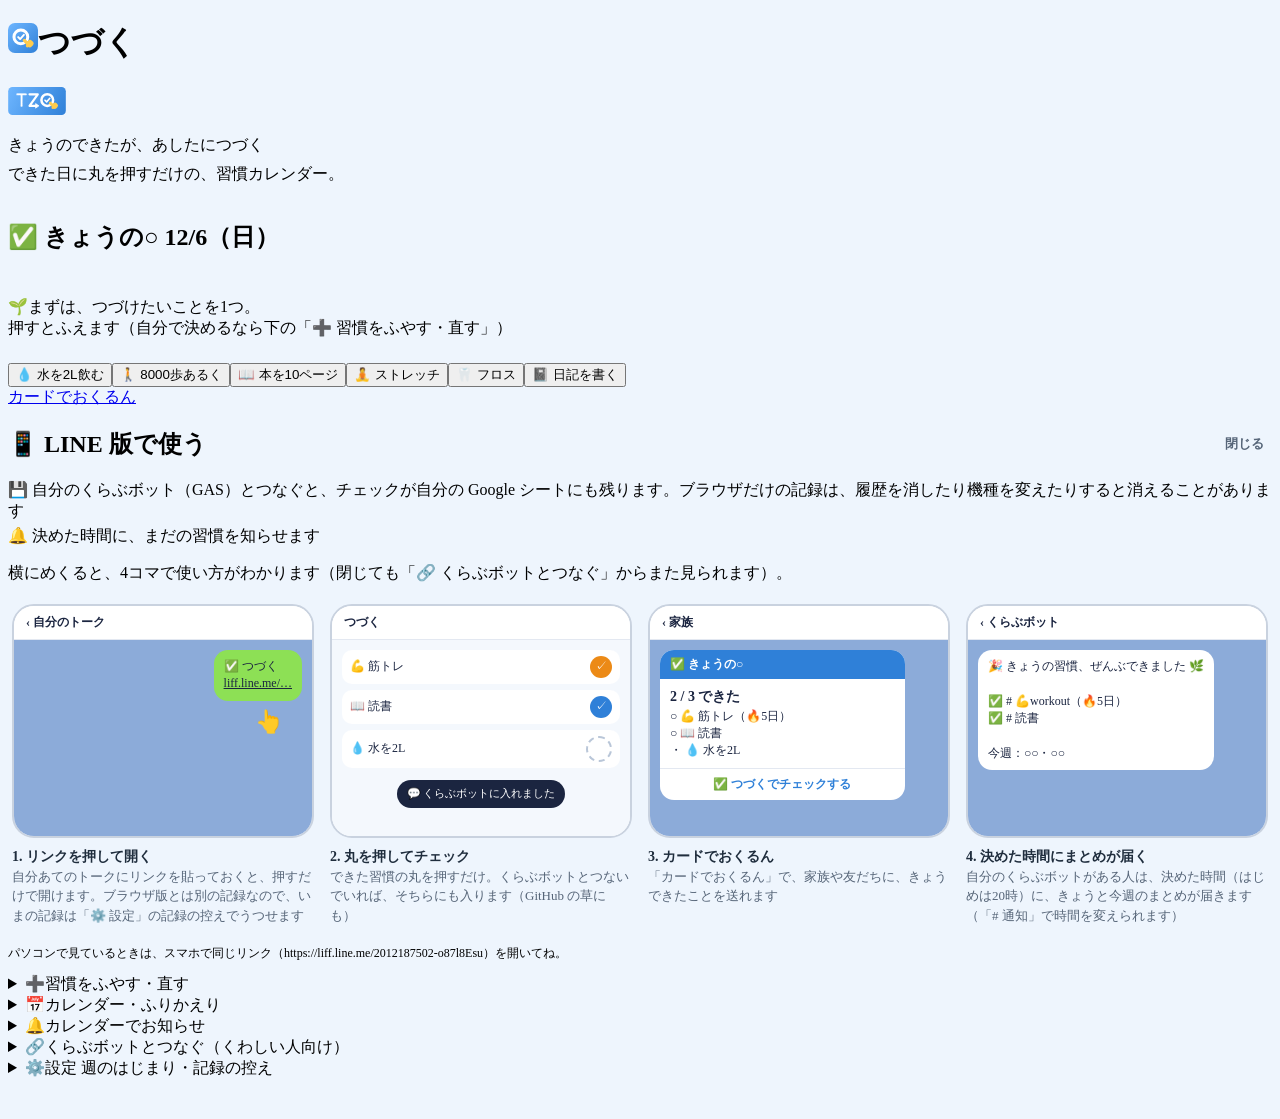
==== commit 2ab6f546: "ボタンの印を Q キットの線アイコンに（q-oqrn docs/ux.md G3・L4）：ふやす・直す・閉じる・使い方を見る・いまの設定を見る・前の月・次の月・まとめてカレンダーに入れる・控えを書き出" ====
--- a/index.html
+++ b/index.html
@@ -67,7 +67,7 @@
   <section class="ls-panel" id="lineGuidePanel" aria-labelledby="lineGuideTitle">
     <div class="today-head">
       <h2 id="lineGuideTitle" class="ls-panel-title">📱 LINE 版で使う</h2>
-      <button class="line-guide-close" type="button" data-close-line-guide aria-label="使い方の案内を閉じる">✕ 閉じる</button>
+      <button class="line-guide-close" type="button" data-close-line-guide aria-label="使い方の案内を閉じる"><span class="ls-icon" data-icon="close" aria-hidden="true"></span>閉じる</button>
     </div>
     <!-- 「LINEで開く」は、おくるん（Q キット）の共通の案内（LineShareLiff.outsideHelp） -->
     <div id="lineOutside"></div>
@@ -158,7 +158,7 @@
           <input id="lineText" class="ls-input" maxlength="60" placeholder="例：# workout" autocomplete="off">
         </label>
         <div class="form-actions">
-          <button id="saveBtn" class="ls-button is-primary is-block" type="button">＋ ふやす</button>
+          <button id="saveBtn" class="ls-button is-primary is-block" type="button"><span class="ls-icon" data-icon="add" aria-hidden="true"></span>ふやす</button>
           <button id="cancelEdit" class="ls-button is-block" type="button" hidden>やめる</button>
         </div>
         <div id="manageList" class="manage-list"></div>
@@ -171,14 +171,14 @@
       <div class="ls-fold-body">
         <div id="calHabits" class="ls-chips" aria-label="習慣をえらぶ"></div>
         <div class="cal-nav">
-          <button id="prevMonth" class="ls-icon-button" type="button" aria-label="前の月">‹</button>
+          <button id="prevMonth" class="ls-icon-button" type="button" aria-label="前の月"><span class="ls-icon" data-icon="back" aria-hidden="true"></span></button>
           <b id="monthLabel"></b>
-          <button id="nextMonth" class="ls-icon-button" type="button" aria-label="次の月">›</button>
+          <button id="nextMonth" class="ls-icon-button" type="button" aria-label="次の月"><span class="ls-icon" data-icon="next" aria-hidden="true"></span></button>
         </div>
         <div id="calWeek" class="cal-week" aria-hidden="true"></div>
         <div id="calendar" class="calendar"></div>
         <div id="calStats" class="cal-stats"></div>
-        <p class="ls-hint small">日を押すとチェックをつけ外しできます（前の日は長押しで。「🗓 すべて」では、その日のようすが出ます。全部できた日がいちばん濃い色）。オレンジの日は、つないだ記録（🍚 しょくじ＝食事の記録・🏋️ キロっく＝筋トレの記録・💬 くらぶボット）で、自動でチェックされた日です。しょくじ・キロっくは、同じ版で開いたときだけ読めます（キロっくは LINE 版）。一度読んだ日は、もとの記録が消えても残ります。</p>
+        <p class="ls-hint small">日を押すとチェックをつけ外しできます（前の日は長押しで。「すべて」では、その日のようすが出ます。全部できた日がいちばん濃い色）。オレンジの日は、つないだ記録（🍚 しょくじ＝食事の記録・🏋️ キロっく＝筋トレの記録・💬 くらぶボット）で、自動でチェックされた日です。しょくじ・キロっくは、同じ版で開いたときだけ読めます（キロっくは LINE 版）。一度読んだ日は、もとの記録が消えても残ります。</p>
       </div>
     </details>
 
@@ -192,7 +192,7 @@
           <input id="remindAt" class="ls-input" type="time" step="300">
         </label>
         <div id="remindList" class="manage-list"></div>
-        <button id="remindIcs" class="ls-button is-block" type="button">📥 まとめてカレンダーに入れる</button>
+        <button id="remindIcs" class="ls-button is-block" type="button"><span class="ls-icon" data-icon="calendar" aria-hidden="true"></span>まとめてカレンダーに入れる</button>
         <p class="ls-hint small">iPhone はファイルを開いて「すべてを追加」。1つずつ入れるときは「Google」（毎日くり返す予定として入ります）。止めるときは、カレンダーの予定を消します。</p>
       </div>
     </details>
@@ -205,11 +205,11 @@
 
         <!-- いまの設定（くらぶボットにつながっているときだけ。トークの「# 設定」と同じ中身。見るだけ） -->
         <div id="statusBox" class="status-box" hidden>
-          <button id="statusBtn" class="ls-button is-block" type="button">🔎 くらぶボットのいまの設定を見る</button>
+          <button id="statusBtn" class="ls-button is-block" type="button"><span class="ls-icon" data-icon="search" aria-hidden="true"></span>くらぶボットのいまの設定を見る</button>
           <div id="statusList" class="status-list" aria-live="polite"></div>
           <p id="statusHint" class="ls-hint small" hidden>変えるときは、くらぶボットのトークで「# 設定」と送り、返ってくるカードのボタンから。</p>
         </div>
-        <button class="ls-button is-block" type="button" data-show-line-guide>👀 使い方（4コマ）を見る</button>
+        <button class="ls-button is-block" type="button" data-show-line-guide><span class="ls-icon" data-icon="view" aria-hidden="true"></span>使い方（4コマ）を見る</button>
         <div class="line-advanced">
           <div id="gasField" hidden>
             <label class="ls-field">
@@ -236,10 +236,10 @@
         <p class="ls-hint small">カレンダーと「今週」の区切り。ほかの Q のツールにもそろいます。</p>
         <p class="sub-title">🔒 記録の控え</p>
         <p class="ls-hint">記録はこのブラウザの中だけにあります（LINE 版・ほかのブラウザ・ほかの端末では別々）。機種変更やブラウザのデータを消す前に、控えを書き出しておいてください。</p>
-        <p class="ls-hint small">ほかの端末・ブラウザにうつすとき：ここで「⬇️ 控えを書き出す」→ うつす先のつづくで「⬆️ 控えを読みこむ」。</p>
+        <p class="ls-hint small">ほかの端末・ブラウザにうつすとき：ここで「控えを書き出す」→ うつす先のつづくで「控えを読みこむ」。</p>
         <div class="form-actions">
-          <button id="exportBtn" class="ls-button is-block" type="button">⬇️ 控えを書き出す</button>
-          <label class="ls-button is-block file-btn">⬆️ 控えを読みこむ<input id="importFile" type="file" accept="application/json,.json"></label>
+          <button id="exportBtn" class="ls-button is-block" type="button"><span class="ls-icon" data-icon="save" aria-hidden="true"></span>控えを書き出す</button>
+          <label class="ls-button is-block file-btn"><span class="ls-icon" data-icon="inbox" aria-hidden="true"></span>控えを読みこむ<input id="importFile" type="file" accept="application/json,.json"></label>
         </div>
         <button id="resetBtn" class="link danger" type="button">記録をすべて消す</button>
       </div>
--- a/style.css
+++ b/style.css
@@ -38,7 +38,7 @@
 .habit-emoji { font-size: 24px; line-height: 1; }
 .habit-name { display: grid; min-width: 0; }
 .habit-name b { overflow: hidden; font-size: 16px; font-weight: 800; text-overflow: ellipsis; white-space: nowrap; }
-.auto-tag { justify-self: start; margin-top: 4px; padding: 0 8px; border: 1px solid var(--ls-line-strong); border-radius: 999px; color: var(--ls-subtext); font-size: 11px; font-weight: 700; }
+.auto-tag { justify-self: start; margin-top: 4px; padding: 0 8px; border-radius: 999px; background: #fff0d6; color: #b35f00; font-size: 11px; font-weight: 700; }
 /* 押すとつないだツールが開くピル。見た目は小さいまま、押せる広さは上下に広げる（C3） */
 .auto-tag.is-link { position: relative; text-decoration: none; cursor: pointer; }
 .auto-tag.is-link::after { content: ""; position: absolute; inset: -12px -6px; }
@@ -48,26 +48,27 @@
 /* くらぶボットで記録した、きょうの合計（時間・距離・充電の％など） */
 .habit-value { color: var(--ls-subtext); font-size: 12px; font-weight: 700; white-space: nowrap; }
 
-/* きょうの○：大きな丸のボタン */
-.check { display: grid; place-items: center; width: 48px; height: 48px; padding: 0; border: 2.5px dashed var(--ls-line-strong); border-radius: 50%; background: transparent; color: #fff; font-size: 26px; font-weight: 800; line-height: 1; cursor: pointer; -webkit-tap-highlight-color: transparent; }
-.check { position: relative; }
-.tap-hint { position: absolute; right: -6px; bottom: -14px; font-size: 26px; pointer-events: none; animation: tap-hint 1.6s ease-in-out infinite; }
-@keyframes tap-hint { 0%, 100% { transform: translate(6px, 8px); opacity: 0.85; } 45% { transform: translate(0, 0) scale(0.92); opacity: 1; } 55% { transform: translate(0, 0) scale(0.92); } }
-.check:has(.tap-hint) { animation: tap-ring 1.6s ease-in-out infinite; }
-@keyframes tap-ring { 0%, 40%, 100% { box-shadow: 0 0 0 0 transparent; } 50% { box-shadow: 0 0 0 6px var(--ls-accent-soft); } }
-@media (prefers-reduced-motion: reduce) { .tap-hint, .check:has(.tap-hint) { animation: none; } }
-.check.is-on { border: 0; background: var(--ls-accent); }
-.check:disabled.is-on { background: var(--auto); cursor: default; }
-.is-pop { animation: pop 0.45s cubic-bezier(0.3, 1.6, 0.6, 1); }
+/* 「やった」の小さな動き（きょうの丸を押したとき） */
+.is-pop i { animation: pop 0.45s cubic-bezier(0.3, 1.6, 0.6, 1); }
 @keyframes pop { 0% { transform: scale(0.6); } 100% { transform: scale(1); } }
 
 /* この1週間：曜日と小さな○ */
-.dots { display: grid; grid-template-columns: repeat(7, minmax(0, 1fr)); gap: 4px; }
+/* いちばん右が「きょう」。きょうの列だけ少し広く、丸も大きく（押すのはここ1か所） */
+.dots { display: grid; grid-template-columns: repeat(6, minmax(0, 1fr)) minmax(0, 1.6fr); align-items: end; gap: 4px; }
 .dot { display: grid; justify-items: center; gap: 4px; padding: 4px 0; border: 0; background: none; color: var(--ls-subtext); font-size: 11px; font-weight: 700; cursor: pointer; -webkit-tap-highlight-color: transparent; }
 .dot i { display: grid; place-items: center; width: 26px; height: 26px; border: 1.5px solid var(--ls-line-strong); border-radius: 50%; color: #fff; font-size: 14px; font-style: normal; font-weight: 800; }
 .dot.is-on i { border-color: var(--ls-accent); background: var(--ls-accent); }
 .dot.is-auto i { border-color: var(--auto); background: var(--auto); }
-.dot.is-today span { color: var(--ls-text); font-weight: 800; }
+.dot.is-today span { color: var(--ls-text); font-size: 12px; font-weight: 800; }
+.dot.is-today i { width: 44px; height: 44px; border: 2px solid var(--ls-accent); font-size: 22px; }
+/* できた日のしるし：Q キットの線アイコン（check）を白で */
+.dot.is-today.is-on i::before, .dot.is-today.is-auto i::before { content: ""; width: 24px; height: 24px; background: currentColor; -webkit-mask: var(--ls-i-check) center / contain no-repeat; mask: var(--ls-i-check) center / contain no-repeat; }
+/* 最初だけの「押してね」：きょうの丸のそばに指 */
+.tap-hint { position: absolute; right: -2px; bottom: -10px; font-size: 24px; pointer-events: none; animation: tap-hint 1.6s ease-in-out infinite; }
+@keyframes tap-hint { 0%, 100% { transform: translate(6px, 8px); opacity: 0.85; } 45% { transform: translate(0, 0) scale(0.92); opacity: 1; } 55% { transform: translate(0, 0) scale(0.92); } }
+.dot:has(.tap-hint) i { animation: tap-ring 1.6s ease-in-out infinite; }
+@keyframes tap-ring { 0%, 40%, 100% { box-shadow: 0 0 0 0 transparent; } 50% { box-shadow: 0 0 0 6px var(--ls-accent-soft); } }
+@media (prefers-reduced-motion: reduce) { .tap-hint, .dot:has(.tap-hint) i, .is-pop i { animation: none; } }
 .dot:disabled { cursor: default; }
 .start-ideas { justify-content: start; }
 /* 習慣がないとき・しぼりこんで空のとき：文は左そろえ（Q キットの ls-empty は中央なので、つづくでは左に） */
@@ -92,6 +93,8 @@
 .manage .name small { color: var(--ls-subtext); font-size: 11px; }
 .mini { width: 34px; height: 34px; border: 0; border-radius: 50%; background: none; color: var(--ls-subtext); font-size: 15px; cursor: pointer; }
 .mini:disabled { opacity: 0.3; cursor: default; }
+.mini .ls-icon { width: 20px; height: 20px; vertical-align: middle; }
+.mini .ls-icon.is-up { transform: rotate(180deg); } /* 上へ：キットに上向きがないので、下向きをまわす */
 /* 見た目は 34px の丸のまま、押せる広さは 44px に（C3） */
 .mini { position: relative; }
 .mini::after { content: ""; position: absolute; inset: -5px; }
@@ -135,7 +138,7 @@
 @media (prefers-color-scheme: dark) {
   :root[data-ls-dark="auto"] { --ls-accent-ink: #8cc0ff; }
   :root[data-ls-dark="auto"] html, :root[data-ls-dark="auto"] body { background: var(--ls-bg); }
-  :root[data-ls-dark="auto"] .check { color: #fff; }
+  :root[data-ls-dark="auto"] .auto-tag { background: rgba(236, 138, 22, 0.2); color: #ffc070; }
 }
 
 /* カレンダーでお知らせ */
@@ -194,7 +197,7 @@
 .local-chip[hidden] { display: none; }
 
 /* 前の日の長押し：押しつづけると丸が満ちていく（--hold の長さで） */
-.dot, .cell, .check { -webkit-touch-callout: none; -webkit-user-select: none; user-select: none; touch-action: manipulation; }
+.dot, .cell { -webkit-touch-callout: none; -webkit-user-select: none; user-select: none; touch-action: manipulation; }
 .dot, .cell { position: relative; }
 .dot.is-holding::after, .cell.is-holding::after { content: ""; position: absolute; inset: 0; margin: auto; width: 34px; height: 34px; border-radius: 50%; background: color-mix(in srgb, var(--ls-accent) 35%, transparent); transform: scale(0.2); animation: hold-fill var(--hold, 800ms) linear forwards; pointer-events: none; }
 @keyframes hold-fill { to { transform: scale(1.15); } }
@@ -211,7 +214,7 @@
 /* 札（🍚 自動 ›・💬 ボット）は1行に並べる */
 .habit-tags { display: flex; flex-wrap: wrap; grid-column: 2 / 4; gap: 4px; align-items: center; min-width: 0; }
 .habit-top:has(.habit-tags) { row-gap: 4px; }
-.habit-top:has(.habit-tags) .habit-emoji, .habit-top:has(.habit-tags) .check { grid-row: span 2; }
+.habit-top:has(.habit-tags) .habit-emoji { grid-row: span 2; }
 .habit-tags .auto-tag { margin-top: 0; }
 /* いまの習慣：つないだツール・送る文は、名前の下の短い1行に */
 .manage .name .manage-sub { display: block; margin-top: 4px; overflow: hidden; color: var(--ls-subtext); font-size: 12px; font-weight: 700; white-space: nowrap; text-overflow: ellipsis; }
@@ -237,3 +240,6 @@
 /* 文字だけのボタン（「すべて消す」など）：見た目はそのまま、押せる所を上下に広げる（44px めやす） */
 .link { position: relative; }
 .link::after { content: ""; position: absolute; inset: -6px -4px; }
+
+/* 設定の「控えを書き出す」「控えを読みこむ」：せまい幅でボタンの字が2行にならないよう、たてに並べる */
+#settings .form-actions { grid-auto-flow: row; }
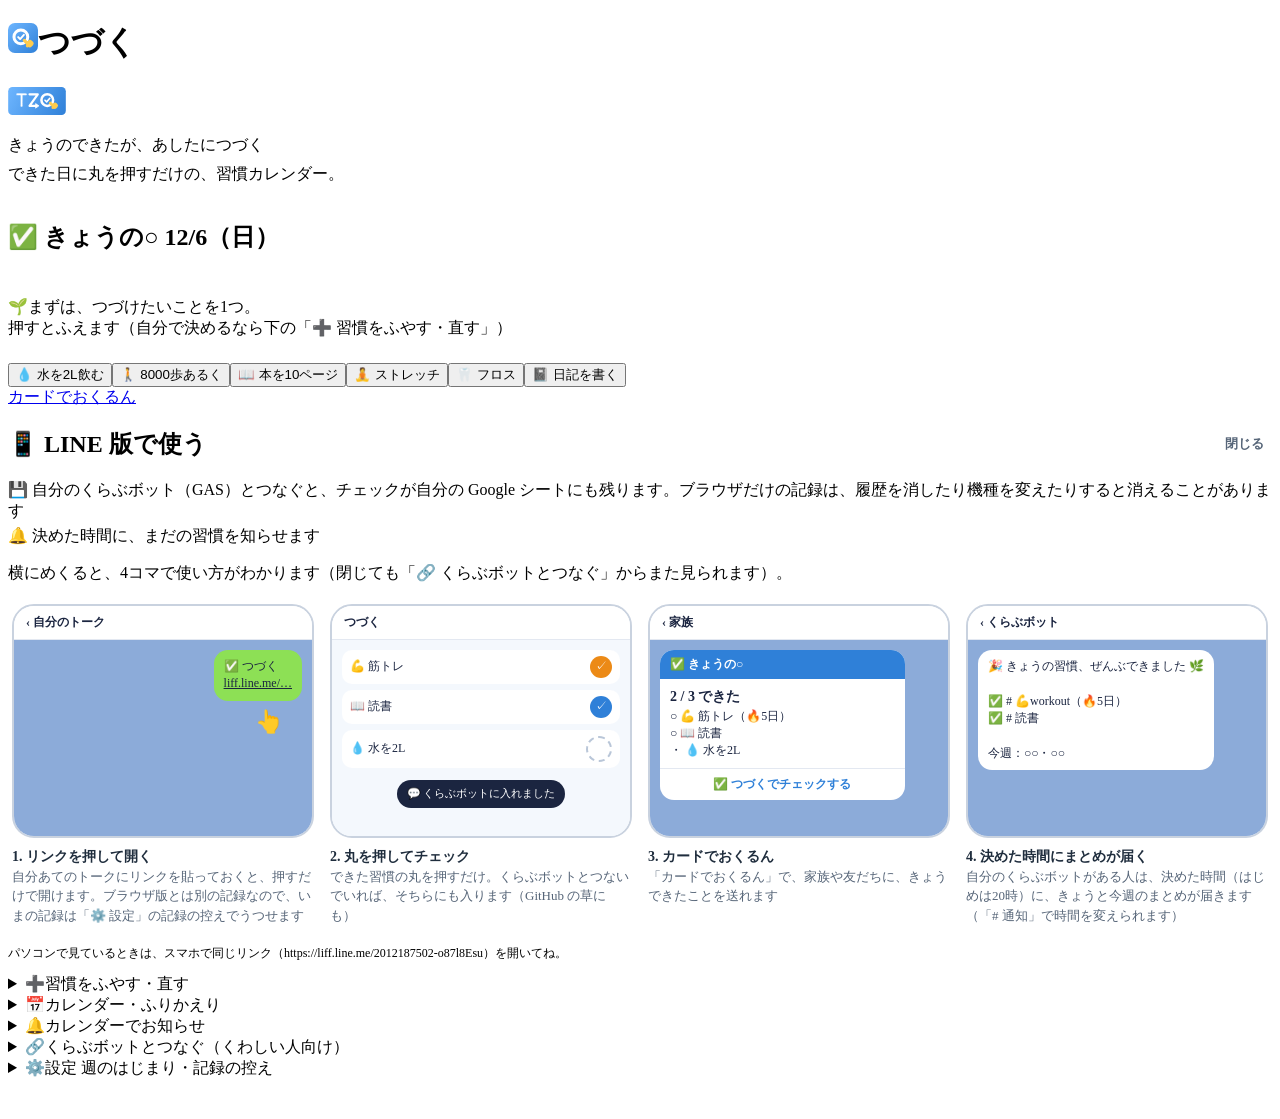
==== commit b8524379: "おくるんのリポジトリ名を oqrn に変えるので、Q キットと公開の仕組みの住所を /oqrn/ に" ====
--- a/index.html
+++ b/index.html
@@ -27,7 +27,7 @@
 <link rel="preconnect" href="https://fonts.googleapis.com">
 <link href="https://fonts.googleapis.com/css2?family=M+PLUS+Rounded+1c:wght@400;700;800&display=swap" rel="stylesheet">
 <!-- Q キット（おくるんの共通部品）。色と字は style.css の :root で、つづくの色に -->
-<link rel="stylesheet" href="https://katsuan.github.io/line-share/shared/ui.css?v=202610262000">
+<link rel="stylesheet" href="https://katsuan.github.io/oqrn/shared/ui.css?v=202610262000">
 <link rel="stylesheet" href="style.css?v=202611012034">
 </head>
 <body>
@@ -248,21 +248,21 @@
 
   <p id="status" class="status" role="status"></p>
 
-  <!-- 「📤 つづくを紹介する」（line-share/shared/tool-share.js。中身は line-share/data/hub-links.json。一覧に載せるまでは何も出ない） -->
+  <!-- 「📤 つづくを紹介する」（oqrn/shared/tool-share.js。中身は oqrn/data/hub-links.json。一覧に載せるまでは何も出ない） -->
   <div data-tool-share></div>
 </main>
 
-<script src="https://katsuan.github.io/line-share/shared/oqrn.js"></script>
-<script src="https://katsuan.github.io/line-share/shared/week-start.js"></script>
-<script src="https://katsuan.github.io/line-share/shared/ui.js?v=202610262000" defer></script>
-<script src="https://katsuan.github.io/line-share/shared/liff.js" defer></script>
+<script src="https://katsuan.github.io/oqrn/shared/oqrn.js"></script>
+<script src="https://katsuan.github.io/oqrn/shared/week-start.js"></script>
+<script src="https://katsuan.github.io/oqrn/shared/ui.js?v=202610262000" defer></script>
+<script src="https://katsuan.github.io/oqrn/shared/liff.js" defer></script>
 <!-- ボットとつなぐ共通の部品（Q キット。window.QBotLink）。app.js より前に -->
-<script src="https://katsuan.github.io/line-share/shared/qlove-bot.js" defer></script>
-<script src="https://katsuan.github.io/line-share/shared/botlink.js?v=202610262000" defer></script>
+<script src="https://katsuan.github.io/oqrn/shared/qlove-bot.js" defer></script>
+<script src="https://katsuan.github.io/oqrn/shared/botlink.js?v=202610262000" defer></script>
 <!-- LINE 版の「わたし」（本人のアイコン・まだ送っていない○の印。Q キット。window.QLineMe） -->
-<script src="https://katsuan.github.io/line-share/shared/line-me.js?v=202610262000" defer></script>
+<script src="https://katsuan.github.io/oqrn/shared/line-me.js?v=202610262000" defer></script>
 <script type="module" src="app.js?v=202611012034"></script>
-<script src="https://katsuan.github.io/line-share/shared/tool-share.js" data-tool="tuzuq" defer></script>
+<script src="https://katsuan.github.io/oqrn/shared/tool-share.js" data-tool="tuzuq" defer></script>
 <script>if ("serviceWorker" in navigator) navigator.serviceWorker.register("./sw.js").catch(() => {});</script>
 </body>
 </html>
--- a/style.css
+++ b/style.css
@@ -1,5 +1,5 @@
 /* つづく（TuZuQ）。部品（見出しの行・カード・チップ・入力欄・ボタン・開閉・トースト）は Q キット
- * （https://katsuan.github.io/line-share/shared/ui.css）。ここには、つづくの色と字、つづくにしかない見た目だけを置く */
+ * （https://katsuan.github.io/oqrn/shared/ui.css）。ここには、つづくの色と字、つづくにしかない見た目だけを置く */
 :root {
   --ls-accent: #2f80d8;
   --ls-accent-strong: #2369b5;
@@ -17,11 +17,8 @@
   --auto: #ec8a16; /* しょくじの黄色（自動の○） */
 }
 
-html { background: var(--ls-bg); }
-body {
-  background: var(--ls-bg); /* 背景は平らな1色（グラデーションにしない） */
-  -webkit-font-smoothing: antialiased;
-}
+/* 背景は平らな1色（--ls-bg。html・body に塗るのは Q キット） */
+body { -webkit-font-smoothing: antialiased; }
 .ls-page { padding-bottom: calc(32px + env(safe-area-inset-bottom)); }
 .lead { margin-top: -8px; }
 .small { font-size: 12px; }
@@ -32,13 +29,13 @@
 
 /* 習慣 1つ：上の行（しるし・名前・続いた日数・きょうの○）と、下の行（この1週間の○） */
 .habit-list { display: grid; gap: 8px; }
-.habit { display: grid; gap: 8px; padding: 8px 8px 8px 16px; border: 1.5px solid var(--ls-line); border-radius: 16px; background: var(--ls-surface, #fff); transition: border-color 0.2s, background 0.2s; }
+.habit { display: grid; gap: 8px; padding: 8px 8px 8px 16px; border: 1.5px solid var(--ls-line); border-radius: 16px; background: var(--ls-surface); transition: border-color 0.2s, background 0.2s; }
 .habit.is-done { border-color: var(--ls-line-strong); background: var(--ls-surface-sub); }
 .habit-top { display: grid; grid-template-columns: auto minmax(0, 1fr) auto auto; align-items: center; gap: 8px; }
 .habit-emoji { font-size: 24px; line-height: 1; }
 .habit-name { display: grid; min-width: 0; }
 .habit-name b { overflow: hidden; font-size: 16px; font-weight: 800; text-overflow: ellipsis; white-space: nowrap; }
-.auto-tag { justify-self: start; margin-top: 4px; padding: 0 8px; border-radius: 999px; background: #fff0d6; color: #b35f00; font-size: 11px; font-weight: 700; }
+.auto-tag { justify-self: start; padding: 0 8px; border-radius: 999px; background: #fff0d6; color: #b35f00; font-size: 11px; font-weight: 700; white-space: nowrap; }
 /* 押すとつないだツールが開くピル。見た目は小さいまま、押せる広さは上下に広げる（C3） */
 .auto-tag.is-link { position: relative; text-decoration: none; cursor: pointer; }
 .auto-tag.is-link::after { content: ""; position: absolute; inset: -12px -6px; }
@@ -54,13 +51,14 @@
 
 /* この1週間：曜日と小さな○ */
 /* いちばん右が「きょう」。きょうの列だけ少し広く、丸も大きく（押すのはここ1か所） */
-.dots { display: grid; grid-template-columns: repeat(6, minmax(0, 1fr)) minmax(0, 1.6fr); align-items: end; gap: 4px; }
-.dot { display: grid; justify-items: center; gap: 4px; padding: 4px 0; border: 0; background: none; color: var(--ls-subtext); font-size: 11px; font-weight: 700; cursor: pointer; -webkit-tap-highlight-color: transparent; }
-.dot i { display: grid; place-items: center; width: 26px; height: 26px; border: 1.5px solid var(--ls-line-strong); border-radius: 50%; color: #fff; font-size: 14px; font-style: normal; font-weight: 800; }
+/* 曜日の行と丸の行をそろえる（subgrid）：曜日と「きょう」は同じ高さ、丸はまん中。下にそろえると、小さい丸の列の上に大きなすき間ができた */
+.dots { display: grid; grid-template-columns: repeat(6, minmax(0, 1fr)) minmax(0, 1.6fr); grid-template-rows: auto auto; align-items: end; column-gap: 4px; row-gap: 4px; }
+.dot { display: grid; grid-row: span 2; grid-template-rows: subgrid; justify-items: center; align-items: center; gap: 4px; padding: 4px 0; border: 0; background: none; color: var(--ls-subtext); font-size: 11px; font-weight: 700; cursor: pointer; -webkit-tap-highlight-color: transparent; }
+.dot i { display: grid; place-items: center; width: 26px; height: 26px; border: 1.5px solid var(--ls-line-strong); border-radius: 50%; color: #fff; }
 .dot.is-on i { border-color: var(--ls-accent); background: var(--ls-accent); }
 .dot.is-auto i { border-color: var(--auto); background: var(--auto); }
 .dot.is-today span { color: var(--ls-text); font-size: 12px; font-weight: 800; }
-.dot.is-today i { width: 44px; height: 44px; border: 2px solid var(--ls-accent); font-size: 22px; }
+.dot.is-today i { width: 44px; height: 44px; border: 2px solid var(--ls-accent); }
 /* できた日のしるし：Q キットの線アイコン（check）を白で */
 .dot.is-today.is-on i::before, .dot.is-today.is-auto i::before { content: ""; width: 24px; height: 24px; background: currentColor; -webkit-mask: var(--ls-i-check) center / contain no-repeat; mask: var(--ls-i-check) center / contain no-repeat; }
 /* 最初だけの「押してね」：きょうの丸のそばに指 */
@@ -81,7 +79,9 @@
 .emoji-items { display: contents; }
 .emoji-custom { grid-column: 1 / -1; margin-top: 4px; }
 .emoji-custom::placeholder { font-size: 13px; }
-select.ls-input { -webkit-appearance: none; appearance: none; background-image: linear-gradient(45deg, transparent 50%, var(--ls-subtext) 50%), linear-gradient(135deg, var(--ls-subtext) 50%, transparent 50%); background-position: calc(100% - 18px) 50%, calc(100% - 13px) 50%; background-size: 5px 5px; background-repeat: no-repeat; padding-right: 32px; }
+/* 選ぶ欄（select）の下向きの印：2本の斜めの線で描く */
+select.ls-input, .today-sort select { -webkit-appearance: none; appearance: none; background-image: linear-gradient(45deg, transparent 50%, var(--ls-subtext) 50%), linear-gradient(135deg, var(--ls-subtext) 50%, transparent 50%); background-size: 5px 5px; background-repeat: no-repeat; }
+select.ls-input { background-position: calc(100% - 18px) 50%, calc(100% - 13px) 50%; padding-right: 32px; }
 .form-actions { display: grid; grid-auto-flow: column; grid-auto-columns: minmax(0, 1fr); gap: 8px; }
 .manage-list { display: grid; gap: 8px; }
 .manage { display: grid; grid-template-columns: auto minmax(0, 1fr) auto auto auto; align-items: center; gap: 4px; padding: 4px; border: 1.5px solid var(--ls-line); border-radius: 12px; }
@@ -91,14 +91,12 @@
 .manage.is-editing { border-color: var(--ls-text); background: var(--ls-surface-sub); }
 .manage .name { overflow: hidden; padding: 6px 0; border: 0; background: none; color: inherit; font-size: 15px; font-weight: 700; text-align: left; text-overflow: ellipsis; white-space: nowrap; cursor: pointer; }
 .manage .name small { color: var(--ls-subtext); font-size: 11px; }
-.mini { width: 34px; height: 34px; border: 0; border-radius: 50%; background: none; color: var(--ls-subtext); font-size: 15px; cursor: pointer; }
+/* 見た目は 34px の丸のまま、押せる広さは 44px に（C3） */
+.mini { position: relative; width: 34px; height: 34px; border: 0; border-radius: 50%; background: none; color: var(--ls-subtext); font-size: 15px; cursor: pointer; }
+.mini::after { content: ""; position: absolute; inset: -5px; }
 .mini:disabled { opacity: 0.3; cursor: default; }
 .mini .ls-icon { width: 20px; height: 20px; vertical-align: middle; }
 .mini .ls-icon.is-up { transform: rotate(180deg); } /* 上へ：キットに上向きがないので、下向きをまわす */
-/* 見た目は 34px の丸のまま、押せる広さは 44px に（C3） */
-.mini { position: relative; }
-.mini::after { content: ""; position: absolute; inset: -5px; }
-.mini.del { color: var(--ls-subtext); }
 .edit-hint { margin: 0; color: var(--ls-subtext); font-size: 12px; }
 .sub-title { margin: 8px 0 0; padding-top: 16px; border-top: 1px solid var(--ls-line); font-size: 14px; font-weight: 800; }
 .sub-title:first-child { margin-top: 0; padding-top: 0; border-top: 0; }
@@ -115,7 +113,7 @@
 .cell.is-on { background: var(--ls-accent); color: #fff; }
 .cell.is-auto { background: var(--auto); color: #fff; }
 .cell.is-today { border-color: var(--ls-accent); }
-/* 「🗓 すべて」：できた習慣の数で濃さを変える（4＝全部） */
+/* 「すべて」：できた習慣の数で濃さを変える（4＝全部） */
 .cell.lv-1 { background: color-mix(in srgb, var(--ls-accent) 22%, transparent); }
 .cell.lv-2 { background: color-mix(in srgb, var(--ls-accent) 45%, transparent); }
 .cell.lv-3 { background: color-mix(in srgb, var(--ls-accent) 70%, transparent); color: #fff; }
@@ -130,14 +128,15 @@
 
 .file-btn { position: relative; overflow: hidden; }
 .file-btn input { position: absolute; inset: 0; opacity: 0; cursor: pointer; }
-.link { justify-self: start; padding: 4px 0; border: 0; background: none; color: var(--ls-subtext); font-size: 13px; text-decoration: underline; cursor: pointer; }
-.link.danger { color: var(--ls-danger, #d9534f); }
+/* 文字だけのボタン（「すべて消す」など）：見た目はそのまま、押せる所を上下に広げる（44px めやす） */
+.link { position: relative; justify-self: start; padding: 4px 0; border: 0; background: none; color: var(--ls-subtext); font-size: 13px; text-decoration: underline; cursor: pointer; }
+.link::after { content: ""; position: absolute; inset: -6px -4px; }
+.link.danger { color: var(--ls-danger); }
 .status { min-height: 1.2em; margin: 0; color: var(--ls-text); font-size: 14px; font-weight: 700; }
 .status:empty { display: none; }
 
 @media (prefers-color-scheme: dark) {
   :root[data-ls-dark="auto"] { --ls-accent-ink: #8cc0ff; }
-  :root[data-ls-dark="auto"] html, :root[data-ls-dark="auto"] body { background: var(--ls-bg); }
   :root[data-ls-dark="auto"] .auto-tag { background: rgba(236, 138, 22, 0.2); color: #ffc070; }
 }
 
@@ -181,41 +180,34 @@
 
 /* ○の色の見本 */
 .dot-legend { margin: 8px 0 0; color: var(--ls-subtext); font-size: 12px; line-height: 1.7; }
-.dot-legend[hidden] { display: none; }
 .dot-legend .lg-own { color: var(--ls-accent); }
 .dot-legend .lg-auto { color: var(--auto); }
 .line-guide-close { min-height: 44px; padding: 0 8px; border: 0; background: none; color: var(--ls-subtext); font-size: 13px; font-weight: 700; cursor: pointer; }
-.where-note[hidden] { display: none; }
 
 /* LINE 版で、くらぶボットにまだ送っていない○があるときの1行（小さく） */
 .send-wait { margin: 8px 0 0; color: var(--ls-text); font-size: 12px; font-weight: 700; line-height: 1.6; }
-.send-wait[hidden] { display: none; }
 
 /* LINE 版でログインしていないとき：見出しの右のアイコンの下に「この端末に保存中」（見出しの高さは変えない） */
 .ls-brand { position: relative; }
 .local-chip { position: absolute; top: 100%; right: -4px; z-index: 1; margin-top: -4px; padding: 0 8px; border-radius: 999px; background: var(--ls-surface-sub); color: var(--ls-subtext); font-size: 11px; font-weight: 700; line-height: 1.6; white-space: nowrap; pointer-events: none; }
-.local-chip[hidden] { display: none; }
 
 /* 前の日の長押し：押しつづけると丸が満ちていく（--hold の長さで） */
-.dot, .cell { -webkit-touch-callout: none; -webkit-user-select: none; user-select: none; touch-action: manipulation; }
-.dot, .cell { position: relative; }
+.dot, .cell { position: relative; -webkit-touch-callout: none; -webkit-user-select: none; user-select: none; touch-action: manipulation; }
 .dot.is-holding::after, .cell.is-holding::after { content: ""; position: absolute; inset: 0; margin: auto; width: 34px; height: 34px; border-radius: 50%; background: color-mix(in srgb, var(--ls-accent) 35%, transparent); transform: scale(0.2); animation: hold-fill var(--hold, 800ms) linear forwards; pointer-events: none; }
 @keyframes hold-fill { to { transform: scale(1.15); } }
 @media (prefers-reduced-motion: reduce) { .dot.is-holding::after, .cell.is-holding::after { animation: none; transform: scale(1); } }
 
-/* 日本語の折り返し：文節の切れ目で（Chrome・Android の LINE）。行末に1〜2字だけ残らないように */
-/* text-wrap は折り返しの有無まで変えてしまう（nowrap の札が折り返す）ので、見た目だけの text-wrap-style にする */
-p, li, figcaption, small, .ls-hint, .ls-empty, .ls-tip li { line-break: strict; } /* text-wrap: pretty は Safari で段落ぜんぶを早めに折り、右に余白ができるので使わない */ /* 文節で折る（auto-phrase）と右に大きな余白ができるので、説明の文には使わない */
+/* 日本語の折り返し：行頭に「。」「ー」などが来ないように（line-break: strict）
+ * - text-wrap: pretty は Safari で段落ぜんぶを早めに折り、右に余白ができるので使わない
+ * - 文節で折る（word-break: auto-phrase）も右に大きな余白ができるので、説明の文には使わない */
+p, li, figcaption, small, .ls-hint, .ls-empty, .ls-tip li { line-break: strict; }
 /* 切れると読みにくいひとかたまり（色の見本など）は、まとめて次の行へ */
 .nobr { display: inline-block; }
 
-/* 習慣の札（🍚 自動 ›・💬 ボット）：短く1行（押せる広さは ::after で広げているので、はみ出しを切らない） */
-.auto-tag { white-space: nowrap; }
-/* 札（🍚 自動 ›・💬 ボット）は1行に並べる */
+/* 札（しょくじ連動 ›・ボット連動）は1行に並べる */
 .habit-tags { display: flex; flex-wrap: wrap; grid-column: 2 / 4; gap: 4px; align-items: center; min-width: 0; }
 .habit-top:has(.habit-tags) { row-gap: 4px; }
 .habit-top:has(.habit-tags) .habit-emoji { grid-row: span 2; }
-.habit-tags .auto-tag { margin-top: 0; }
 /* いまの習慣：つないだツール・送る文は、名前の下の短い1行に */
 .manage .name .manage-sub { display: block; margin-top: 4px; overflow: hidden; color: var(--ls-subtext); font-size: 12px; font-weight: 700; white-space: nowrap; text-overflow: ellipsis; }
 
@@ -223,9 +215,8 @@
 .today-tools { display: flex; flex-wrap: wrap; align-items: center; justify-content: space-between; gap: 8px; margin: 0 0 8px; }
 .today-filter { gap: 4px; }
 /* えらんでいるものは、色ではなく濃さで（濃い字の色で塗る） */
-.today-filter .ls-chip[aria-pressed="true"] { border-color: var(--ls-text); background: var(--ls-text); color: var(--ls-surface, #fff); }
-.today-sort select { -webkit-appearance: none; appearance: none; background-image: linear-gradient(45deg, transparent 50%, var(--ls-subtext) 50%), linear-gradient(135deg, var(--ls-subtext) 50%, transparent 50%); background-position: calc(100% - 16px) 50%, calc(100% - 11px) 50%; background-size: 5px 5px; background-repeat: no-repeat; min-height: 40px; padding: 4px 32px 4px 16px; border: 1.5px solid var(--ls-line); border-radius: 999px; background-color: var(--ls-surface, #fff); color: inherit; font-size: 16px; font-weight: 700; }
-.sr-only { position: absolute; width: 1px; height: 1px; overflow: hidden; clip: rect(0 0 0 0); white-space: nowrap; }
+.today-filter .ls-chip[aria-pressed="true"] { border-color: var(--ls-text); background: var(--ls-text); color: var(--ls-surface); }
+.today-sort select { background-position: calc(100% - 16px) 50%, calc(100% - 11px) 50%; min-height: 40px; padding: 4px 32px 4px 16px; border: 1.5px solid var(--ls-line); border-radius: 999px; background-color: var(--ls-surface); color: inherit; font-size: 16px; font-weight: 700; }
 .line-merit { display: grid; gap: 4px; margin: 0 0 8px; padding-left: 0; list-style: none; }
 
 /* 記録ボットのいまの設定（見るだけ） */
@@ -237,9 +228,6 @@
 
 /* キーボードで動かしているときの枠（Q キットの部品と同じ。指やマウスで押したときは出ない。入力欄は欄の色で見える） */
 :where(button, a[href], summary, [tabindex]):focus-visible { outline: 2px solid var(--ls-text); outline-offset: 2px; }
-/* 文字だけのボタン（「すべて消す」など）：見た目はそのまま、押せる所を上下に広げる（44px めやす） */
-.link { position: relative; }
-.link::after { content: ""; position: absolute; inset: -6px -4px; }
 
 /* 設定の「控えを書き出す」「控えを読みこむ」：せまい幅でボタンの字が2行にならないよう、たてに並べる */
 #settings .form-actions { grid-auto-flow: row; }
